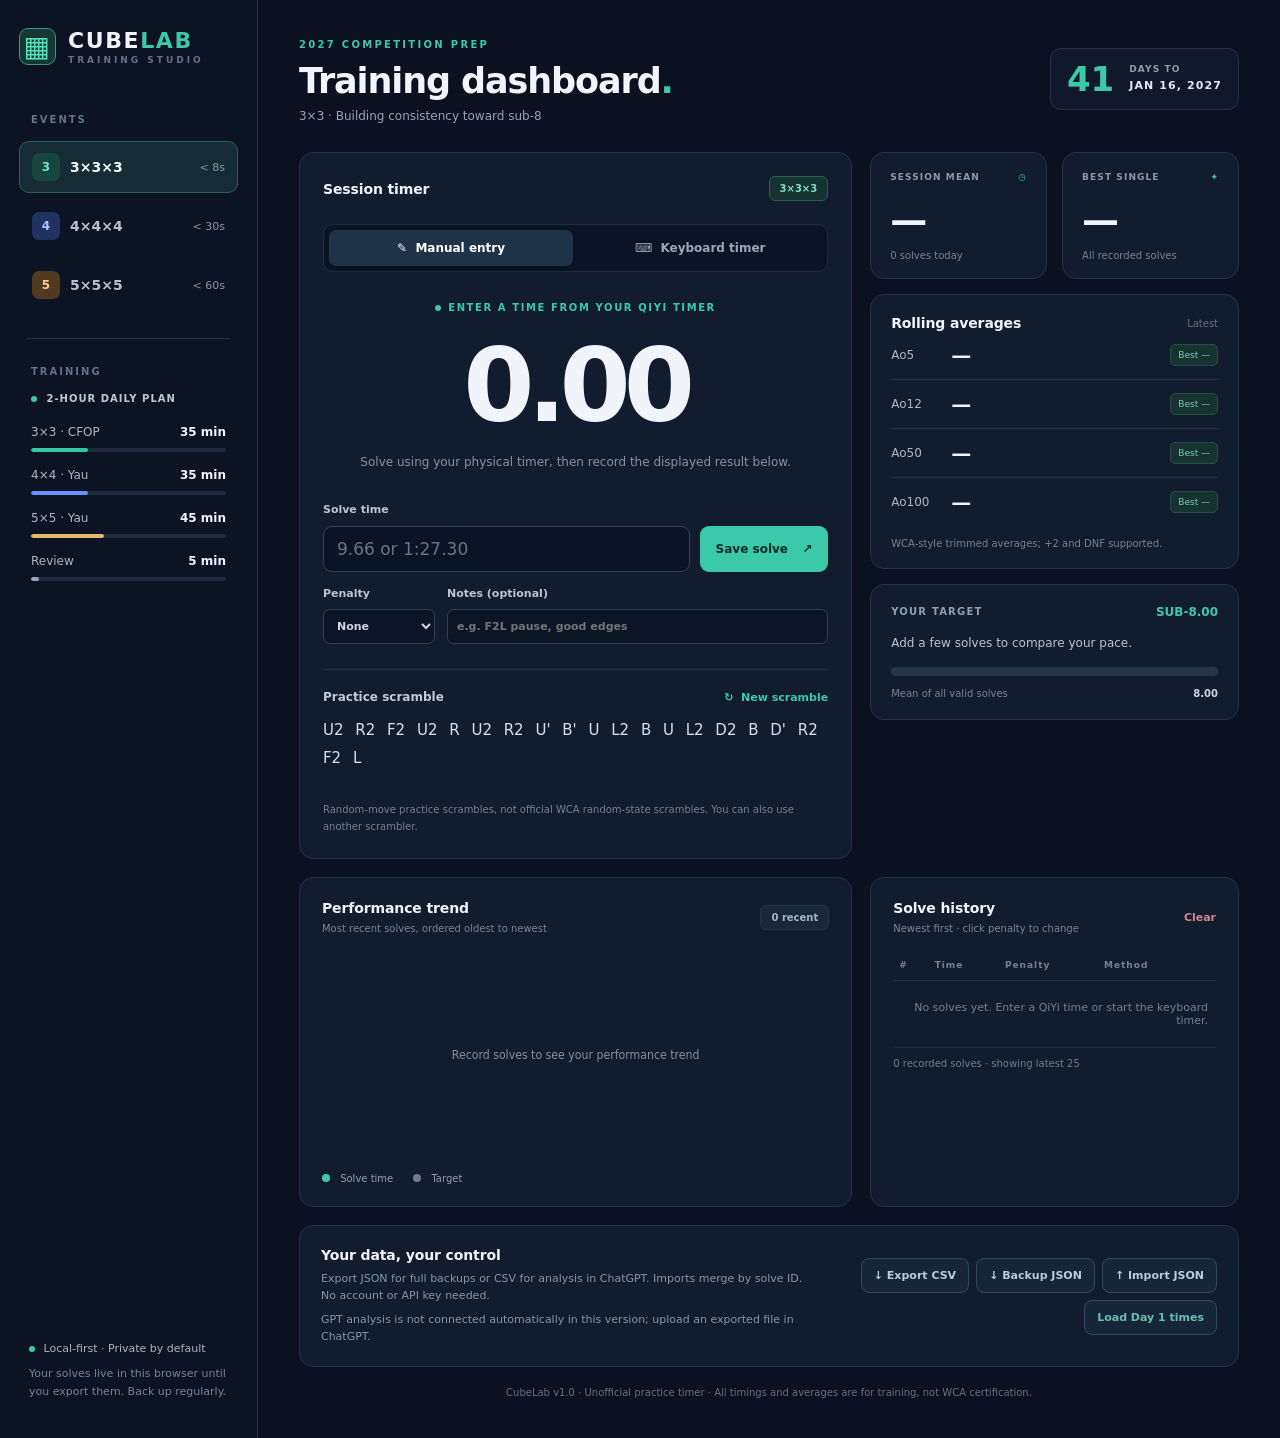
==== index.html @ b1cf61e9 "Add files via upload" ====
<!doctype html>
<html lang="en">
<head>
  <meta charset="UTF-8" />
  <meta name="viewport" content="width=device-width,initial-scale=1" />
  <meta name="theme-color" content="#0b1120" />
  <meta name="description" content="CubeLab — your private 3×3, 4×4 and 5×5 speedcubing timer and training tracker." />
  <title>CubeLab — Speedcubing Training</title>
  <link rel="stylesheet" href="styles.css" />
</head>
<body>
  <div class="app-shell">
    <aside class="sidebar">
      <div class="brand"><span class="brand-icon">▦</span><span>CUBE<span class="brand-accent">LAB</span><small>TRAINING STUDIO</small></span></div>
      <div class="nav-label">EVENTS</div>
      <div class="events" role="group" aria-label="Select event">
        <button class="event-btn active" data-event="3x3"><span class="cube-mini green">3</span><span>3×3×3</span><span class="event-target">&lt; 8s</span></button>
        <button class="event-btn" data-event="4x4"><span class="cube-mini blue">4</span><span>4×4×4</span><span class="event-target">&lt; 30s</span></button>
        <button class="event-btn" data-event="5x5"><span class="cube-mini amber">5</span><span>5×5×5</span><span class="event-target">&lt; 60s</span></button>
      </div>
      <div class="sidebar-divider"></div>
      <div class="nav-label">TRAINING</div>
      <div class="training-plan">
        <div class="tiny-heading"><span class="pulsing-dot"></span> 2-HOUR DAILY PLAN</div>
        <div class="plan-line"><span>3×3 · CFOP</span><strong>35 min</strong></div>
        <div class="mini-bar"><i style="width:29.17%;background:#36c6a7"></i></div>
        <div class="plan-line"><span>4×4 · Yau</span><strong>35 min</strong></div>
        <div class="mini-bar"><i style="width:29.17%;background:#6792ff"></i></div>
        <div class="plan-line"><span>5×5 · Yau</span><strong>45 min</strong></div>
        <div class="mini-bar"><i style="width:37.5%;background:#e5b76c"></i></div>
        <div class="plan-line"><span>Review</span><strong>5 min</strong></div>
        <div class="mini-bar"><i style="width:4.17%;background:#9aa6bb"></i></div>
      </div>
      <div class="sidebar-bottom">
        <div class="privacy"><span class="privacy-dot"></span> Local-first · Private by default</div>
        <div class="tiny-muted">Your solves live in this browser until you export them. Back up regularly.</div>
      </div>
    </aside>
    <main class="main">
      <header class="topbar">
        <div><span class="eyebrow">2027 COMPETITION PREP</span><h1>Training dashboard<span class="heading-period">.</span></h1><p id="subtitle">3×3 · Building consistency toward sub-8</p></div>
        <div class="date-box"><div class="countdown" id="days-left">—</div><div class="date-description">DAYS TO<br><strong>JAN 16, 2027</strong></div></div>
      </header>
      <section class="content-grid">
        <section class="timer-panel panel">
          <div class="panel-heading"><h2>Session timer</h2><span class="tag" id="event-tag">3×3×3</span></div>
          <div class="mode-switch" role="group" aria-label="Timing input mode">
            <button id="manual-tab" class="mode-btn active" aria-pressed="true">✎ &nbsp;Manual entry</button>
            <button id="keyboard-tab" class="mode-btn" aria-pressed="false">⌨ &nbsp;Keyboard timer</button>
          </div>
          <div class="timer-stage" id="timer-stage">
            <div class="timer-status"><span class="status-dot"></span><span id="timer-instruction">ENTER A TIME FROM YOUR QIYI TIMER</span></div>
            <div class="timer-readout" id="readout" aria-live="off">0.00</div>
            <p class="timer-hint" id="timer-hint">Solve using your physical timer, then record the displayed result below.</p>
          </div>
          <form id="manual-form" class="manual-form">
            <label for="time-input">Solve time</label>
            <div class="input-group"><input id="time-input" placeholder="9.66 or 1:27.30" autocomplete="off" inputmode="decimal" aria-label="Solve time" required/><button type="submit" class="primary-btn">Save solve <span>↗</span></button></div>
            <div class="manual-meta"><label>Penalty <select id="manual-penalty"><option value="none">None</option><option value="+2">+2 seconds</option><option value="DNF">DNF</option></select></label><label class="notes-label">Notes (optional)<input id="solve-note" placeholder="e.g. F2L pause, good edges" maxlength="180"/></label></div>
          </form>
          <div id="keyboard-controls" class="keyboard-controls hidden"><button id="touch-timer-btn" class="primary-btn large">Hold to start / tap to stop</button><div class="key-help">Hold <kbd>SPACE</kbd> and release to start. Press <kbd>SPACE</kbd> to stop. <kbd>ESC</kbd> cancels.<br/>The time is saved automatically after you stop.</div></div>
          <div class="scramble-section"><div class="scramble-title"><span>Practice scramble</span><button id="new-scramble" class="text-button">↻ &nbsp;New scramble</button></div><div id="scramble-text" class="scramble-text"></div><p class="small-disclaimer">Random-move practice scrambles, not official WCA random-state scrambles. You can also use another scrambler.</p></div>
        </section>
        <section class="stats-col">
          <div class="stat-pair"><article class="panel stat-card"><div class="stat-label">SESSION MEAN <span>◷</span></div><div class="stat-value" id="session-mean">—</div><div class="stat-foot" id="session-count">0 solves today</div></article><article class="panel stat-card"><div class="stat-label">BEST SINGLE <span>✦</span></div><div class="stat-value" id="best-single">—</div><div class="stat-foot">All recorded solves</div></article></div>
          <article class="panel averages-panel"><div class="panel-heading"><h2>Rolling averages</h2><span class="muted-small">Latest</span></div><div class="average-row"><span>Ao5</span><strong id="ao5">—</strong><span class="best-pill" id="best-ao5">Best —</span></div><div class="average-row"><span>Ao12</span><strong id="ao12">—</strong><span class="best-pill" id="best-ao12">Best —</span></div><div class="average-row"><span>Ao50</span><strong id="ao50">—</strong><span class="best-pill" id="best-ao50">Best —</span></div><div class="average-row"><span>Ao100</span><strong id="ao100">—</strong><span class="best-pill" id="best-ao100">Best —</span></div><p class="small-disclaimer">WCA-style trimmed averages; +2 and DNF supported.</p></article>
          <article class="panel target-panel"><div class="target-header"><span>YOUR TARGET</span><strong id="target-label">SUB-8.00</strong></div><div class="target-current" id="current-vs-target">Add a few solves to compare your pace.</div><div class="goal-track"><div class="goal-fill" id="goal-fill"></div></div><div class="target-footer"><span id="current-label">Current mean</span><strong id="target-number">8.00s</strong></div></article>
        </section>
      </section>
      <section class="bottom-grid">
        <article class="panel trend-panel"><div class="panel-heading"><div><h2>Performance trend</h2><p class="panel-subtitle">Most recent solves, ordered oldest to newest</p></div><span class="tag soft" id="chart-count">0 solves</span></div><div class="chart-wrap"><svg id="trend-chart" role="img" aria-label="Recent solve times" viewBox="0 0 600 210" preserveAspectRatio="none"></svg></div><div class="chart-legend"><span><i class="legend-dot green"></i> Solve time</span><span><i class="legend-dot gray"></i> Target</span></div></article>
        <article class="panel history-panel"><div class="panel-heading"><div><h2>Solve history</h2><p class="panel-subtitle">Newest first · click penalty to change</p></div><button id="clear-event" class="text-button muted-red">Clear</button></div><div class="history-table-wrap"><table><thead><tr><th>#</th><th>Time</th><th>Penalty</th><th>Method</th><th></th></tr></thead><tbody id="history-body"></tbody></table></div><div class="table-footer" id="history-count">0 recorded solves</div></article>
      </section>
      <section class="panel data-panel"><div><h2>Your data, your control</h2><p>Export JSON for full backups or CSV for analysis in ChatGPT. Imports merge by solve ID. No account or API key needed.</p><p class="small-disclaimer">GPT analysis is not connected automatically in this version; upload an exported file in ChatGPT.</p></div><div class="data-actions"><button id="export-csv" class="outline-btn">↓ Export CSV</button><button id="export-json" class="outline-btn">↓ Backup JSON</button><label class="outline-btn import-label">↑ Import JSON<input id="import-file" type="file" accept="application/json,.json" hidden/></label><button id="load-baseline" class="outline-btn subtle-btn" title="Add the Day 1 times shared in our chat">Load Day 1 times</button></div></section>
      <footer>CubeLab v1.0 · Unofficial practice timer · All timings and averages are for training, not WCA certification.</footer>
    </main>
  </div>
  <div id="toast" class="toast" role="status" aria-live="polite"></div>
  <script src="app.js" defer></script>
</body>
</html>
---- styles.css ----
:root{--bg:#0b1120;--side:#0c1424;--panel:#111c2e;--panel2:#142238;--border:#243247;--text:#f1f4fa;--muted:#97a6bc;--subtle:#61738b;--mint:#3bc9aa;--blue:#6792ff;--amber:#e5b76c;--red:#e98b92;--font:Inter,ui-sans-serif,system-ui,-apple-system,BlinkMacSystemFont,"Segoe UI",sans-serif}
*{box-sizing:border-box}html{color-scheme:dark}body{margin:0;background:var(--bg);font-family:var(--font);color:var(--text);font-size:14px}button,input,select{font:inherit}button{cursor:pointer}button:focus-visible,input:focus-visible,select:focus-visible{outline:2px solid var(--mint);outline-offset:3px}.app-shell{display:flex;min-height:100vh;max-width:1700px;margin:auto}.sidebar{width:258px;flex-shrink:0;background:var(--side);border-right:1px solid var(--border);padding:28px 19px;display:flex;flex-direction:column}.brand{display:flex;align-items:center;gap:12px;font-weight:850;font-size:22px;letter-spacing:1.6px;margin-bottom:49px}.brand-icon{display:inline-flex;align-items:center;justify-content:center;width:37px;height:37px;border:1px solid #438f86;background:#163833;color:#58e2ba;font-size:28px;border-radius:9px}.brand-accent{color:var(--mint)}.brand small{display:block;color:var(--subtle);font-size:9px;letter-spacing:3px;font-weight:700;margin-top:2px}.nav-label{color:var(--subtle);font-size:10px;letter-spacing:2px;font-weight:800;margin-bottom:16px;padding-left:12px}.events{display:flex;flex-direction:column;gap:7px}.event-btn{border:1px solid transparent;background:none;color:#b5c1d2;border-radius:10px;padding:11px 12px;display:flex;gap:10px;align-items:center;font-weight:700;text-align:left}.event-btn:hover{background:#17263b}.event-btn.active{background:#152c35;border-color:#276656;color:#f2fcf9}.cube-mini{width:28px;height:28px;border-radius:7px;display:grid;place-items:center;font-size:12px}.cube-mini.green{background:#17463e;color:#79e1c8}.cube-mini.blue{background:#1f3262;color:#adc4ff}.cube-mini.amber{background:#503a20;color:#ffcf8d}.event-target{margin-left:auto;color:#8797ad;font-weight:500;font-size:11px}.sidebar-divider{height:1px;background:var(--border);margin:27px 8px}.training-plan{padding:0 12px}.tiny-heading{font-size:10px;color:#bac9d9;font-weight:800;letter-spacing:1px;margin-bottom:21px}.pulsing-dot,.privacy-dot{display:inline-block;width:6px;height:6px;background:var(--mint);border-radius:100%;vertical-align:middle;margin-right:5px}.plan-line{display:flex;justify-content:space-between;color:#a9b6c7;font-size:12px;margin-top:16px}.plan-line strong{color:var(--text)}.mini-bar{height:4px;background:#1e2b40;border-radius:12px;margin-top:9px;overflow:hidden}.mini-bar i{display:block;height:100%;border-radius:12px}.sidebar-bottom{margin-top:auto;padding:32px 10px 10px}.privacy{color:#a7b6c8;font-size:11px;margin-bottom:10px}.tiny-muted{color:#72859a;font-size:11px;line-height:1.6}.main{flex:1;min-width:0;padding:35px clamp(20px,3.2vw,55px) 20px}.topbar{display:flex;align-items:center;justify-content:space-between;gap:25px;margin-bottom:29px}.eyebrow{font-size:10px;font-weight:850;color:var(--mint);letter-spacing:2.3px}h1{font-size:clamp(25px,3vw,35px);font-weight:800;letter-spacing:-1.1px;margin:10px 0 8px}.heading-period{color:var(--mint)}.topbar p{color:var(--muted);font-size:12px;margin:0}.date-box{border:1px solid var(--border);border-radius:11px;display:flex;align-items:center;padding:13px 16px;gap:15px;background:#0f192a}.countdown{font-size:34px;font-weight:800;color:var(--mint);line-height:1}.date-description{color:#899cb1;font-size:9px;line-height:1.7;letter-spacing:1.1px;font-weight:750}.date-description strong{color:#e0e9f5;font-size:11px}.content-grid{display:grid;grid-template-columns:minmax(0,1.5fr) minmax(285px,1fr);gap:18px}.panel{background:var(--panel);border:1px solid var(--border);border-radius:14px}.timer-panel{padding:23px}.panel-heading{display:flex;justify-content:space-between;align-items:center;gap:10px}h2{font-size:14px;letter-spacing:-.12px;font-weight:780;margin:0}.tag{border:1px solid #2b5e55;color:#83dfca;font-weight:700;background:#15332f;font-size:10px;padding:6px 10px;border-radius:6px}.tag.soft{color:#a5b4c9;border-color:var(--border);background:#18273c}.mode-switch{display:flex;gap:5px;background:#0a1424;border:1px solid #1d2c41;border-radius:10px;margin-top:23px;padding:5px}.mode-btn{flex:1;background:none;color:#97a9bf;border:0;border-radius:7px;padding:11px 6px;font-weight:650;font-size:12px}.mode-btn.active{background:#1e3348;box-shadow:0 2px 5px #0003;color:#fff}.timer-stage{text-align:center;padding:30px 5px 31px}.timer-status{font-size:10px;letter-spacing:1.6px;font-weight:800;color:var(--mint);display:flex;gap:7px;justify-content:center;align-items:center}.status-dot{width:6px;height:6px;border-radius:50%;background:var(--mint)}.timer-readout{font-size:clamp(65px,8vw,112px);font-weight:760;letter-spacing:-7px;line-height:1.3;font-variant-numeric:tabular-nums;margin:6px 0 2px}.timer-readout.armed{color:#e9b964}.timer-readout.running{color:var(--mint)}.timer-hint{font-size:12px;color:#8294ab;margin:3px 0 0}.manual-form label{color:#b7c5d8;font-size:11px;font-weight:700}.input-group{display:flex;gap:10px;margin:10px 0 15px}.input-group input{background:#0a1424;border:1px solid #304258;border-radius:9px;color:#f8fafd;min-width:0;flex:1;font-size:17px;font-variant-numeric:tabular-nums;padding:12px 13px}.input-group input::placeholder{color:#64768d}.primary-btn{border:0;border-radius:9px;color:#072c26;background:var(--mint);font-size:12px;font-weight:800;padding:11px 16px;white-space:nowrap}.primary-btn:hover{background:#65dfc2}.primary-btn span{margin-left:10px}.manual-meta{display:flex;gap:12px;align-items:end}.manual-meta>label{display:flex;flex-direction:column;gap:9px}.manual-meta select,.manual-meta input{background:#0b1525;color:#cdd8e7;border:1px solid #304258;border-radius:7px;padding:8px 9px;height:35px}.notes-label{flex:1}.notes-label input{width:100%;min-width:0}.keyboard-controls{display:flex;gap:13px;flex-direction:column;align-items:center;padding:0 0 10px}.keyboard-controls .large{width:100%;height:47px;touch-action:none}.key-help{color:var(--muted);font-size:11px;text-align:center;line-height:1.9}.key-help kbd{font-size:10px;background:#26364d;border:1px solid #46566e;padding:2px 5px;border-radius:4px}.hidden{display:none!important}.scramble-section{border-top:1px solid var(--border);margin-top:25px;padding-top:20px}.scramble-title{display:flex;justify-content:space-between;color:#becbdc;font-size:12px;font-weight:750}.text-button{padding:0;border:0;background:none;color:var(--mint);font-size:11px;font-weight:750}.text-button:hover{text-decoration:underline}.scramble-text{color:#d5dfec;font-size:15px;line-height:1.85;word-spacing:7px;margin-top:13px;min-height:75px}.small-disclaimer{color:#70829a;font-size:10px;line-height:1.65;margin:10px 0 0}.stats-col{display:flex;flex-direction:column;gap:15px}.stat-pair{display:grid;grid-template-columns:1fr 1fr;gap:15px}.stat-card{padding:19px 19px 17px}.stat-label{color:#879ab2;font-size:9px;letter-spacing:1.1px;font-weight:850;display:flex;justify-content:space-between}.stat-label span{color:var(--mint)}.stat-value{font-size:clamp(26px,3vw,37px);letter-spacing:-1.2px;font-variant-numeric:tabular-nums;font-weight:780;margin-top:17px}.stat-foot{color:#71859d;font-size:10px;margin-top:8px}.averages-panel{padding:20px 20px 15px}.muted-small{color:var(--subtle);font-size:10px}.average-row{display:grid;grid-template-columns:50px 1fr auto;align-items:center;gap:10px;border-bottom:1px solid #233247;padding:12px 0}.average-row:last-of-type{border:0}.average-row span:first-child{color:#a7b8cb;font-size:12px}.average-row strong{font-size:20px;letter-spacing:-.5px;font-weight:750;font-variant-numeric:tabular-nums}.best-pill{border:1px solid #294d47;color:#77cdb9;font-size:9px;padding:5px 7px;border-radius:5px;background:#16332f}.target-panel{padding:20px}.target-header{display:flex;align-items:center;justify-content:space-between}.target-header span{font-size:10px;letter-spacing:1.2px;font-weight:800;color:#8da0b5}.target-header strong{font-size:12px;color:var(--mint)}.target-current{font-size:12px;color:#b8c6d6;margin:17px 0}.goal-track{height:9px;border-radius:15px;background:#25364b;overflow:hidden}.goal-fill{height:100%;width:0%;background:linear-gradient(90deg,#267d72,var(--mint));transition:width .25s}.target-footer{display:flex;justify-content:space-between;margin-top:12px;color:#71859d;font-size:10px}.target-footer strong{color:#c8d8e8}.bottom-grid{display:grid;grid-template-columns:minmax(0,1.5fr) minmax(285px,1fr);gap:18px;margin-top:18px}.trend-panel,.history-panel{padding:22px}.panel-subtitle{color:#73869f;font-size:10px;margin:7px 0 0}.chart-wrap{width:100%;margin-top:20px;height:210px}.chart-wrap svg{width:100%;height:100%;overflow:visible}.chart-legend{display:flex;gap:20px;color:#8ea0b8;font-size:10px;margin-top:9px}.legend-dot{display:inline-block;width:8px;height:8px;margin-right:7px;border-radius:50%}.legend-dot.green{background:var(--mint)}.legend-dot.gray{background:#697d96}.history-table-wrap{max-height:240px;overflow-y:auto;margin-top:16px}table{border-collapse:collapse;width:100%;text-align:left}th{font-size:9px;color:#6e829a;letter-spacing:1px;font-weight:850;padding:10px 6px;border-bottom:1px solid #26354a}td{padding:10px 6px;border-bottom:1px solid #1c2a3c;font-variant-numeric:tabular-nums;color:#bfd0e1;font-size:11px}td:nth-child(2){font-size:14px;color:#f1f6fa;font-weight:740}td:first-child{color:#6f8197}td:last-child{text-align:right}.penalty-btn,.delete-btn{border:0;background:transparent;font-size:10px;padding:5px;color:#96a7be}.penalty-btn{border:1px solid #2b4056;border-radius:5px;min-width:42px}.penalty-btn.penalized{color:#e6c58a}.penalty-btn.dnf{color:#e98b92}.delete-btn:hover{color:var(--red)}.table-footer{color:#698096;font-size:10px;padding-top:10px}.muted-red{color:#ce8790}.data-panel{display:flex;justify-content:space-between;align-items:center;gap:18px;padding:21px;margin-top:18px}.data-panel p{font-size:11px;color:#8296ae;line-height:1.5;margin:8px 0 0}.data-actions{display:flex;gap:7px;flex-wrap:wrap;justify-content:flex-end}.outline-btn{border:1px solid #34475c;color:#b9cbdc;background:#15263b;border-radius:8px;padding:10px 12px;font-size:11px;font-weight:720;white-space:nowrap;display:inline-flex;align-items:center;justify-content:center;cursor:pointer}.outline-btn:hover{border-color:var(--mint);color:#fff}.subtle-btn{color:#6ebcae}footer{color:#60738a;font-size:10px;margin:20px 0;text-align:center}.toast{position:fixed;bottom:25px;right:25px;background:#224737;border:1px solid #397a61;padding:13px 18px;border-radius:9px;color:#ddfff0;font-size:12px;box-shadow:0 12px 30px #0005;opacity:0;pointer-events:none;transition:opacity .2s;max-width:350px;line-height:1.5}.toast.visible{opacity:1}.toast.error{background:#532b32;border-color:#86505a;color:#ffe3e5}@media(max-width:1100px){.sidebar{width:214px;padding:23px 13px}.main{padding:25px 20px}.content-grid,.bottom-grid{grid-template-columns:1fr}.stats-col{display:grid;grid-template-columns:1fr 1fr;align-items:stretch}.stat-pair{grid-column:1/3}.stat-pair .stat-card{min-height:140px}.timer-readout{font-size:100px}.data-panel{align-items:stretch;flex-direction:column}.data-actions{justify-content:flex-start}}@media(max-width:680px){.app-shell{flex-direction:column}.sidebar{width:100%;padding:17px;border-right:0;border-bottom:1px solid var(--border)}.brand{margin:0 0 17px;font-size:18px}.brand small{font-size:8px}.brand-icon{width:31px;height:31px}.nav-label,.sidebar-divider,.training-plan,.sidebar-bottom{display:none}.events{flex-direction:row}.event-btn{flex:1;padding:10px 6px;justify-content:center;font-size:11px}.event-target{display:none}.main{padding:20px 12px}.topbar{align-items:flex-start}.eyebrow{font-size:9px}h1{font-size:23px}.date-box{padding:9px;gap:7px}.countdown{font-size:25px}.date-description{font-size:7px}.date-description strong{font-size:8px}.timer-panel{padding:17px}.timer-readout{font-size:clamp(62px,17vw,93px);letter-spacing:-4px}.stats-col{grid-template-columns:1fr}.stat-pair{grid-column:auto}.manual-meta{flex-wrap:wrap}.input-group input{font-size:14px}.input-group .primary-btn{padding:12px 11px}.data-actions .outline-btn{flex:1}.history-panel,.trend-panel{padding:18px}}@media(prefers-reduced-motion:reduce){*{transition:none!important;animation:none!important}}
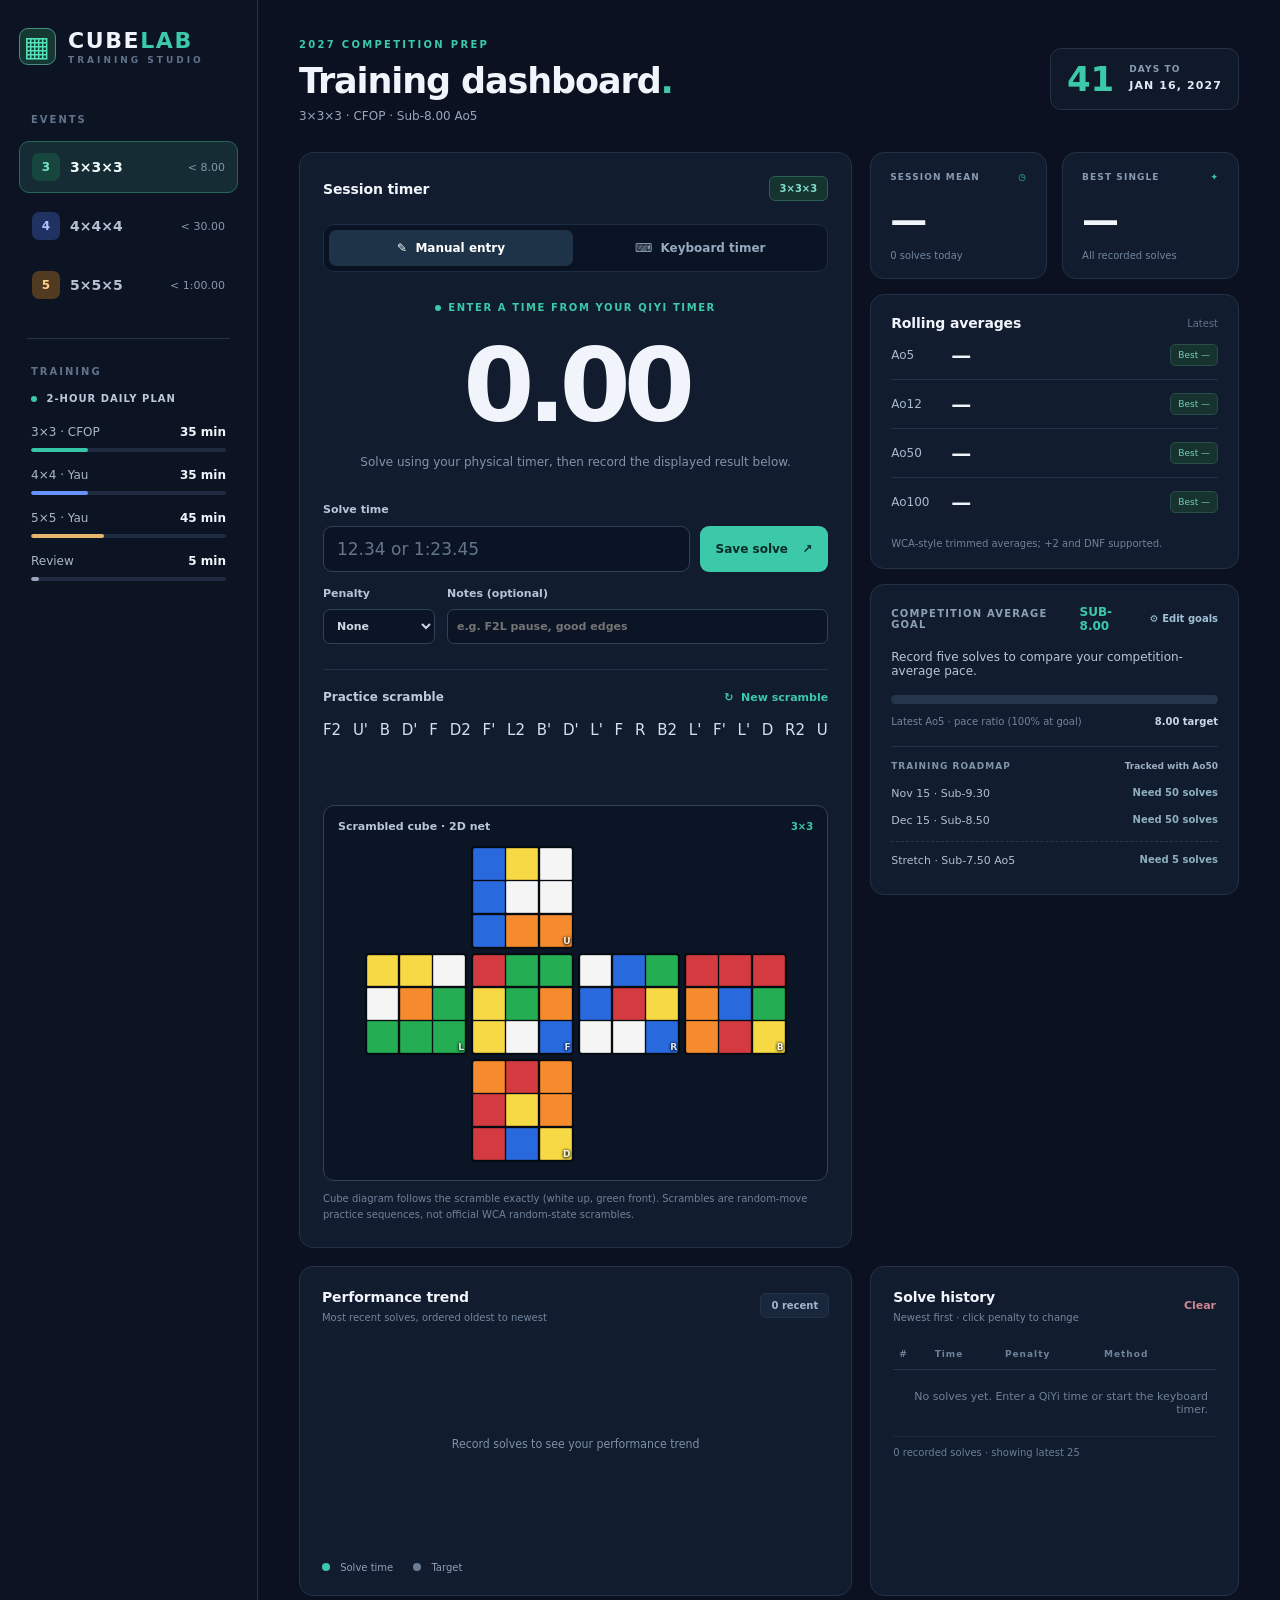
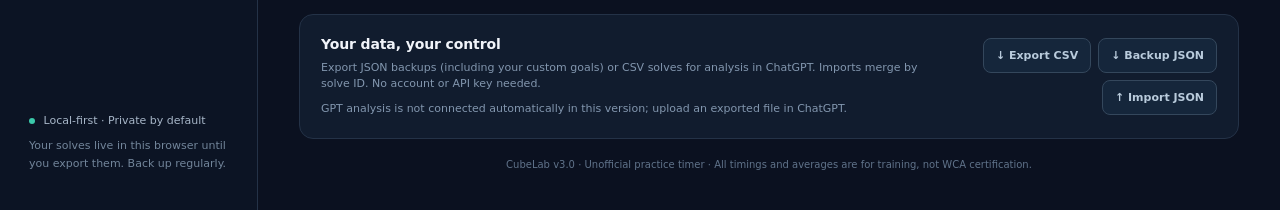
==== commit ce495834: "Upgrade to CubeLab v3: 2D cube net visualization, custom goals, and scrambles" ====
--- a/index.html
+++ b/index.html
@@ -39,7 +39,7 @@
     <main class="main">
       <header class="topbar">
         <div><span class="eyebrow">2027 COMPETITION PREP</span><h1>Training dashboard<span class="heading-period">.</span></h1><p id="subtitle">3×3 · Building consistency toward sub-8</p></div>
-        <div class="date-box"><div class="countdown" id="days-left">—</div><div class="date-description">DAYS TO<br><strong>JAN 16, 2027</strong></div></div>
+        <div class="date-box"><div class="countdown" id="days-left">—</div><div class="date-description">DAYS TO<br><strong id="competition-date-label">JAN 16, 2027</strong></div></div>
       </header>
       <section class="content-grid">
         <section class="timer-panel panel">
@@ -55,26 +55,51 @@
           </div>
           <form id="manual-form" class="manual-form">
             <label for="time-input">Solve time</label>
-            <div class="input-group"><input id="time-input" placeholder="9.66 or 1:27.30" autocomplete="off" inputmode="decimal" aria-label="Solve time" required/><button type="submit" class="primary-btn">Save solve <span>↗</span></button></div>
+            <div class="input-group"><input id="time-input" placeholder="12.34 or 1:23.45" autocomplete="off" inputmode="decimal" aria-label="Solve time" required/><button type="submit" class="primary-btn">Save solve <span>↗</span></button></div>
             <div class="manual-meta"><label>Penalty <select id="manual-penalty"><option value="none">None</option><option value="+2">+2 seconds</option><option value="DNF">DNF</option></select></label><label class="notes-label">Notes (optional)<input id="solve-note" placeholder="e.g. F2L pause, good edges" maxlength="180"/></label></div>
           </form>
           <div id="keyboard-controls" class="keyboard-controls hidden"><button id="touch-timer-btn" class="primary-btn large">Hold to start / tap to stop</button><div class="key-help">Hold <kbd>SPACE</kbd> and release to start. Press <kbd>SPACE</kbd> to stop. <kbd>ESC</kbd> cancels.<br/>The time is saved automatically after you stop.</div></div>
-          <div class="scramble-section"><div class="scramble-title"><span>Practice scramble</span><button id="new-scramble" class="text-button">↻ &nbsp;New scramble</button></div><div id="scramble-text" class="scramble-text"></div><p class="small-disclaimer">Random-move practice scrambles, not official WCA random-state scrambles. You can also use another scrambler.</p></div>
+          <div class="scramble-section"><div class="scramble-title"><span>Practice scramble</span><button id="new-scramble" class="text-button">↻ &nbsp;New scramble</button></div><div id="scramble-text" class="scramble-text"></div>
+            <div class="cube-net-box" aria-label="2D unfolded cube showing the current scramble">
+              <div class="cube-net-heading"><span>Scrambled cube · 2D net</span><span id="net-size">3×3</span></div>
+              <div class="cube-net-scroll"><div id="cube-net" class="cube-net" role="img" aria-label="Scrambled cube faces"></div></div>
+            </div>
+            <p class="small-disclaimer">Cube diagram follows the scramble exactly (white up, green front). Scrambles are random-move practice sequences, not official WCA random-state scrambles.</p></div>
         </section>
         <section class="stats-col">
           <div class="stat-pair"><article class="panel stat-card"><div class="stat-label">SESSION MEAN <span>◷</span></div><div class="stat-value" id="session-mean">—</div><div class="stat-foot" id="session-count">0 solves today</div></article><article class="panel stat-card"><div class="stat-label">BEST SINGLE <span>✦</span></div><div class="stat-value" id="best-single">—</div><div class="stat-foot">All recorded solves</div></article></div>
           <article class="panel averages-panel"><div class="panel-heading"><h2>Rolling averages</h2><span class="muted-small">Latest</span></div><div class="average-row"><span>Ao5</span><strong id="ao5">—</strong><span class="best-pill" id="best-ao5">Best —</span></div><div class="average-row"><span>Ao12</span><strong id="ao12">—</strong><span class="best-pill" id="best-ao12">Best —</span></div><div class="average-row"><span>Ao50</span><strong id="ao50">—</strong><span class="best-pill" id="best-ao50">Best —</span></div><div class="average-row"><span>Ao100</span><strong id="ao100">—</strong><span class="best-pill" id="best-ao100">Best —</span></div><p class="small-disclaimer">WCA-style trimmed averages; +2 and DNF supported.</p></article>
-          <article class="panel target-panel"><div class="target-header"><span>YOUR TARGET</span><strong id="target-label">SUB-8.00</strong></div><div class="target-current" id="current-vs-target">Add a few solves to compare your pace.</div><div class="goal-track"><div class="goal-fill" id="goal-fill"></div></div><div class="target-footer"><span id="current-label">Current mean</span><strong id="target-number">8.00s</strong></div></article>
+          <article class="panel target-panel">
+            <div class="target-header"><span>COMPETITION AVERAGE GOAL</span><div class="target-head-actions"><strong id="target-label">SUB-8.00</strong><button id="edit-goals" class="text-button goal-edit-btn" type="button">⚙ Edit goals</button></div></div>
+            <div class="target-current" id="current-vs-target">Record five solves to compare your latest Ao5.</div>
+            <div class="goal-track" role="progressbar" aria-label="Competition goal pace ratio" aria-valuemin="0" aria-valuemax="100" aria-valuenow="0" id="goal-track"><div class="goal-fill" id="goal-fill"></div></div>
+            <div class="target-footer"><span id="current-label">Latest Ao5 / target pace</span><strong id="target-number">8.00s</strong></div>
+            <div class="milestone-list">
+              <div class="milestone-heading">TRAINING ROADMAP <span id="goal-benchmark-name">Tracked with Ao50</span></div>
+              <div class="milestone-row"><span id="milestone-one">—</span><strong id="milestone-one-status">—</strong></div>
+              <div class="milestone-row"><span id="milestone-two">—</span><strong id="milestone-two-status">—</strong></div>
+              <div class="milestone-row stretch"><span id="stretch-goal">—</span><strong id="stretch-status">—</strong></div>
+            </div>
+          </article>
         </section>
       </section>
       <section class="bottom-grid">
         <article class="panel trend-panel"><div class="panel-heading"><div><h2>Performance trend</h2><p class="panel-subtitle">Most recent solves, ordered oldest to newest</p></div><span class="tag soft" id="chart-count">0 solves</span></div><div class="chart-wrap"><svg id="trend-chart" role="img" aria-label="Recent solve times" viewBox="0 0 600 210" preserveAspectRatio="none"></svg></div><div class="chart-legend"><span><i class="legend-dot green"></i> Solve time</span><span><i class="legend-dot gray"></i> Target</span></div></article>
         <article class="panel history-panel"><div class="panel-heading"><div><h2>Solve history</h2><p class="panel-subtitle">Newest first · click penalty to change</p></div><button id="clear-event" class="text-button muted-red">Clear</button></div><div class="history-table-wrap"><table><thead><tr><th>#</th><th>Time</th><th>Penalty</th><th>Method</th><th></th></tr></thead><tbody id="history-body"></tbody></table></div><div class="table-footer" id="history-count">0 recorded solves</div></article>
       </section>
-      <section class="panel data-panel"><div><h2>Your data, your control</h2><p>Export JSON for full backups or CSV for analysis in ChatGPT. Imports merge by solve ID. No account or API key needed.</p><p class="small-disclaimer">GPT analysis is not connected automatically in this version; upload an exported file in ChatGPT.</p></div><div class="data-actions"><button id="export-csv" class="outline-btn">↓ Export CSV</button><button id="export-json" class="outline-btn">↓ Backup JSON</button><label class="outline-btn import-label">↑ Import JSON<input id="import-file" type="file" accept="application/json,.json" hidden/></label><button id="load-baseline" class="outline-btn subtle-btn" title="Add the Day 1 times shared in our chat">Load Day 1 times</button></div></section>
-      <footer>CubeLab v1.0 · Unofficial practice timer · All timings and averages are for training, not WCA certification.</footer>
+      <section class="panel data-panel"><div><h2>Your data, your control</h2><p>Export JSON backups (including your custom goals) or CSV solves for analysis in ChatGPT. Imports merge by solve ID. No account or API key needed.</p><p class="small-disclaimer">GPT analysis is not connected automatically in this version; upload an exported file in ChatGPT.</p></div><div class="data-actions"><button id="export-csv" class="outline-btn">↓ Export CSV</button><button id="export-json" class="outline-btn">↓ Backup JSON</button><label class="outline-btn import-label">↑ Import JSON<input id="import-file" type="file" accept="application/json,.json" hidden/></label></div></section>
+      <footer>CubeLab v3.0 · Unofficial practice timer · All timings and averages are for training, not WCA certification.</footer>
     </main>
   </div>
+  <dialog id="goals-dialog" class="goals-dialog" aria-labelledby="goals-title">
+    <form id="goals-form">
+      <div class="goals-dialog-head"><div><div class="eyebrow">TRAINING TARGETS</div><h2 id="goals-title">Customize your goals</h2><p>Use a starter template or edit every target. Saved only in this browser, alongside your solves.</p></div><button type="button" id="close-goals" class="dialog-close" aria-label="Close goal editor">×</button></div>
+      <div class="competition-setting"><label for="competition-date">Competition date</label><input id="competition-date" type="date" required /><span>Updates the dashboard countdown.</span></div>
+      <div id="goal-editor-grid" class="goal-editor-grid"></div>
+      <p class="goal-help">Competition and stretch goals use the <strong>latest Ao5</strong> (WCA-style trimmed average). Training milestones use the selected rolling-average metric for each event. Times accept <strong>9.30</strong>, <strong>35.50</strong>, or <strong>1:20.00</strong>. All thresholds mean strictly below the entered time.</p>
+      <div class="goals-dialog-foot"><button id="reset-goals" type="button" class="outline-btn">↺ Restore 11-week template</button><div class="goals-save-actions"><button id="cancel-goals" type="button" class="outline-btn">Cancel</button><button type="submit" class="primary-btn">Save goals</button></div></div>
+    </form>
+  </dialog>
   <div id="toast" class="toast" role="status" aria-live="polite"></div>
   <script src="app.js" defer></script>
 </body>
--- a/styles.css
+++ b/styles.css
@@ -1,2 +1,23 @@
 :root{--bg:#0b1120;--side:#0c1424;--panel:#111c2e;--panel2:#142238;--border:#243247;--text:#f1f4fa;--muted:#97a6bc;--subtle:#61738b;--mint:#3bc9aa;--blue:#6792ff;--amber:#e5b76c;--red:#e98b92;--font:Inter,ui-sans-serif,system-ui,-apple-system,BlinkMacSystemFont,"Segoe UI",sans-serif}
 *{box-sizing:border-box}html{color-scheme:dark}body{margin:0;background:var(--bg);font-family:var(--font);color:var(--text);font-size:14px}button,input,select{font:inherit}button{cursor:pointer}button:focus-visible,input:focus-visible,select:focus-visible{outline:2px solid var(--mint);outline-offset:3px}.app-shell{display:flex;min-height:100vh;max-width:1700px;margin:auto}.sidebar{width:258px;flex-shrink:0;background:var(--side);border-right:1px solid var(--border);padding:28px 19px;display:flex;flex-direction:column}.brand{display:flex;align-items:center;gap:12px;font-weight:850;font-size:22px;letter-spacing:1.6px;margin-bottom:49px}.brand-icon{display:inline-flex;align-items:center;justify-content:center;width:37px;height:37px;border:1px solid #438f86;background:#163833;color:#58e2ba;font-size:28px;border-radius:9px}.brand-accent{color:var(--mint)}.brand small{display:block;color:var(--subtle);font-size:9px;letter-spacing:3px;font-weight:700;margin-top:2px}.nav-label{color:var(--subtle);font-size:10px;letter-spacing:2px;font-weight:800;margin-bottom:16px;padding-left:12px}.events{display:flex;flex-direction:column;gap:7px}.event-btn{border:1px solid transparent;background:none;color:#b5c1d2;border-radius:10px;padding:11px 12px;display:flex;gap:10px;align-items:center;font-weight:700;text-align:left}.event-btn:hover{background:#17263b}.event-btn.active{background:#152c35;border-color:#276656;color:#f2fcf9}.cube-mini{width:28px;height:28px;border-radius:7px;display:grid;place-items:center;font-size:12px}.cube-mini.green{background:#17463e;color:#79e1c8}.cube-mini.blue{background:#1f3262;color:#adc4ff}.cube-mini.amber{background:#503a20;color:#ffcf8d}.event-target{margin-left:auto;color:#8797ad;font-weight:500;font-size:11px}.sidebar-divider{height:1px;background:var(--border);margin:27px 8px}.training-plan{padding:0 12px}.tiny-heading{font-size:10px;color:#bac9d9;font-weight:800;letter-spacing:1px;margin-bottom:21px}.pulsing-dot,.privacy-dot{display:inline-block;width:6px;height:6px;background:var(--mint);border-radius:100%;vertical-align:middle;margin-right:5px}.plan-line{display:flex;justify-content:space-between;color:#a9b6c7;font-size:12px;margin-top:16px}.plan-line strong{color:var(--text)}.mini-bar{height:4px;background:#1e2b40;border-radius:12px;margin-top:9px;overflow:hidden}.mini-bar i{display:block;height:100%;border-radius:12px}.sidebar-bottom{margin-top:auto;padding:32px 10px 10px}.privacy{color:#a7b6c8;font-size:11px;margin-bottom:10px}.tiny-muted{color:#72859a;font-size:11px;line-height:1.6}.main{flex:1;min-width:0;padding:35px clamp(20px,3.2vw,55px) 20px}.topbar{display:flex;align-items:center;justify-content:space-between;gap:25px;margin-bottom:29px}.eyebrow{font-size:10px;font-weight:850;color:var(--mint);letter-spacing:2.3px}h1{font-size:clamp(25px,3vw,35px);font-weight:800;letter-spacing:-1.1px;margin:10px 0 8px}.heading-period{color:var(--mint)}.topbar p{color:var(--muted);font-size:12px;margin:0}.date-box{border:1px solid var(--border);border-radius:11px;display:flex;align-items:center;padding:13px 16px;gap:15px;background:#0f192a}.countdown{font-size:34px;font-weight:800;color:var(--mint);line-height:1}.date-description{color:#899cb1;font-size:9px;line-height:1.7;letter-spacing:1.1px;font-weight:750}.date-description strong{color:#e0e9f5;font-size:11px}.content-grid{display:grid;grid-template-columns:minmax(0,1.5fr) minmax(285px,1fr);gap:18px}.panel{background:var(--panel);border:1px solid var(--border);border-radius:14px}.timer-panel{padding:23px}.panel-heading{display:flex;justify-content:space-between;align-items:center;gap:10px}h2{font-size:14px;letter-spacing:-.12px;font-weight:780;margin:0}.tag{border:1px solid #2b5e55;color:#83dfca;font-weight:700;background:#15332f;font-size:10px;padding:6px 10px;border-radius:6px}.tag.soft{color:#a5b4c9;border-color:var(--border);background:#18273c}.mode-switch{display:flex;gap:5px;background:#0a1424;border:1px solid #1d2c41;border-radius:10px;margin-top:23px;padding:5px}.mode-btn{flex:1;background:none;color:#97a9bf;border:0;border-radius:7px;padding:11px 6px;font-weight:650;font-size:12px}.mode-btn.active{background:#1e3348;box-shadow:0 2px 5px #0003;color:#fff}.timer-stage{text-align:center;padding:30px 5px 31px}.timer-status{font-size:10px;letter-spacing:1.6px;font-weight:800;color:var(--mint);display:flex;gap:7px;justify-content:center;align-items:center}.status-dot{width:6px;height:6px;border-radius:50%;background:var(--mint)}.timer-readout{font-size:clamp(65px,8vw,112px);font-weight:760;letter-spacing:-7px;line-height:1.3;font-variant-numeric:tabular-nums;margin:6px 0 2px}.timer-readout.armed{color:#e9b964}.timer-readout.running{color:var(--mint)}.timer-hint{font-size:12px;color:#8294ab;margin:3px 0 0}.manual-form label{color:#b7c5d8;font-size:11px;font-weight:700}.input-group{display:flex;gap:10px;margin:10px 0 15px}.input-group input{background:#0a1424;border:1px solid #304258;border-radius:9px;color:#f8fafd;min-width:0;flex:1;font-size:17px;font-variant-numeric:tabular-nums;padding:12px 13px}.input-group input::placeholder{color:#64768d}.primary-btn{border:0;border-radius:9px;color:#072c26;background:var(--mint);font-size:12px;font-weight:800;padding:11px 16px;white-space:nowrap}.primary-btn:hover{background:#65dfc2}.primary-btn span{margin-left:10px}.manual-meta{display:flex;gap:12px;align-items:end}.manual-meta>label{display:flex;flex-direction:column;gap:9px}.manual-meta select,.manual-meta input{background:#0b1525;color:#cdd8e7;border:1px solid #304258;border-radius:7px;padding:8px 9px;height:35px}.notes-label{flex:1}.notes-label input{width:100%;min-width:0}.keyboard-controls{display:flex;gap:13px;flex-direction:column;align-items:center;padding:0 0 10px}.keyboard-controls .large{width:100%;height:47px;touch-action:none}.key-help{color:var(--muted);font-size:11px;text-align:center;line-height:1.9}.key-help kbd{font-size:10px;background:#26364d;border:1px solid #46566e;padding:2px 5px;border-radius:4px}.hidden{display:none!important}.scramble-section{border-top:1px solid var(--border);margin-top:25px;padding-top:20px}.scramble-title{display:flex;justify-content:space-between;color:#becbdc;font-size:12px;font-weight:750}.text-button{padding:0;border:0;background:none;color:var(--mint);font-size:11px;font-weight:750}.text-button:hover{text-decoration:underline}.scramble-text{color:#d5dfec;font-size:15px;line-height:1.85;word-spacing:7px;margin-top:13px;min-height:75px}.small-disclaimer{color:#70829a;font-size:10px;line-height:1.65;margin:10px 0 0}.stats-col{display:flex;flex-direction:column;gap:15px}.stat-pair{display:grid;grid-template-columns:1fr 1fr;gap:15px}.stat-card{padding:19px 19px 17px}.stat-label{color:#879ab2;font-size:9px;letter-spacing:1.1px;font-weight:850;display:flex;justify-content:space-between}.stat-label span{color:var(--mint)}.stat-value{font-size:clamp(26px,3vw,37px);letter-spacing:-1.2px;font-variant-numeric:tabular-nums;font-weight:780;margin-top:17px}.stat-foot{color:#71859d;font-size:10px;margin-top:8px}.averages-panel{padding:20px 20px 15px}.muted-small{color:var(--subtle);font-size:10px}.average-row{display:grid;grid-template-columns:50px 1fr auto;align-items:center;gap:10px;border-bottom:1px solid #233247;padding:12px 0}.average-row:last-of-type{border:0}.average-row span:first-child{color:#a7b8cb;font-size:12px}.average-row strong{font-size:20px;letter-spacing:-.5px;font-weight:750;font-variant-numeric:tabular-nums}.best-pill{border:1px solid #294d47;color:#77cdb9;font-size:9px;padding:5px 7px;border-radius:5px;background:#16332f}.target-panel{padding:20px}.target-header{display:flex;align-items:center;justify-content:space-between}.target-header span{font-size:10px;letter-spacing:1.2px;font-weight:800;color:#8da0b5}.target-header strong{font-size:12px;color:var(--mint)}.target-current{font-size:12px;color:#b8c6d6;margin:17px 0}.goal-track{height:9px;border-radius:15px;background:#25364b;overflow:hidden}.goal-fill{height:100%;width:0%;background:linear-gradient(90deg,#267d72,var(--mint));transition:width .25s}.target-footer{display:flex;justify-content:space-between;margin-top:12px;color:#71859d;font-size:10px}.target-footer strong{color:#c8d8e8}.bottom-grid{display:grid;grid-template-columns:minmax(0,1.5fr) minmax(285px,1fr);gap:18px;margin-top:18px}.trend-panel,.history-panel{padding:22px}.panel-subtitle{color:#73869f;font-size:10px;margin:7px 0 0}.chart-wrap{width:100%;margin-top:20px;height:210px}.chart-wrap svg{width:100%;height:100%;overflow:visible}.chart-legend{display:flex;gap:20px;color:#8ea0b8;font-size:10px;margin-top:9px}.legend-dot{display:inline-block;width:8px;height:8px;margin-right:7px;border-radius:50%}.legend-dot.green{background:var(--mint)}.legend-dot.gray{background:#697d96}.history-table-wrap{max-height:240px;overflow-y:auto;margin-top:16px}table{border-collapse:collapse;width:100%;text-align:left}th{font-size:9px;color:#6e829a;letter-spacing:1px;font-weight:850;padding:10px 6px;border-bottom:1px solid #26354a}td{padding:10px 6px;border-bottom:1px solid #1c2a3c;font-variant-numeric:tabular-nums;color:#bfd0e1;font-size:11px}td:nth-child(2){font-size:14px;color:#f1f6fa;font-weight:740}td:first-child{color:#6f8197}td:last-child{text-align:right}.penalty-btn,.delete-btn{border:0;background:transparent;font-size:10px;padding:5px;color:#96a7be}.penalty-btn{border:1px solid #2b4056;border-radius:5px;min-width:42px}.penalty-btn.penalized{color:#e6c58a}.penalty-btn.dnf{color:#e98b92}.delete-btn:hover{color:var(--red)}.table-footer{color:#698096;font-size:10px;padding-top:10px}.muted-red{color:#ce8790}.data-panel{display:flex;justify-content:space-between;align-items:center;gap:18px;padding:21px;margin-top:18px}.data-panel p{font-size:11px;color:#8296ae;line-height:1.5;margin:8px 0 0}.data-actions{display:flex;gap:7px;flex-wrap:wrap;justify-content:flex-end}.outline-btn{border:1px solid #34475c;color:#b9cbdc;background:#15263b;border-radius:8px;padding:10px 12px;font-size:11px;font-weight:720;white-space:nowrap;display:inline-flex;align-items:center;justify-content:center;cursor:pointer}.outline-btn:hover{border-color:var(--mint);color:#fff}.subtle-btn{color:#6ebcae}footer{color:#60738a;font-size:10px;margin:20px 0;text-align:center}.toast{position:fixed;bottom:25px;right:25px;background:#224737;border:1px solid #397a61;padding:13px 18px;border-radius:9px;color:#ddfff0;font-size:12px;box-shadow:0 12px 30px #0005;opacity:0;pointer-events:none;transition:opacity .2s;max-width:350px;line-height:1.5}.toast.visible{opacity:1}.toast.error{background:#532b32;border-color:#86505a;color:#ffe3e5}@media(max-width:1100px){.sidebar{width:214px;padding:23px 13px}.main{padding:25px 20px}.content-grid,.bottom-grid{grid-template-columns:1fr}.stats-col{display:grid;grid-template-columns:1fr 1fr;align-items:stretch}.stat-pair{grid-column:1/3}.stat-pair .stat-card{min-height:140px}.timer-readout{font-size:100px}.data-panel{align-items:stretch;flex-direction:column}.data-actions{justify-content:flex-start}}@media(max-width:680px){.app-shell{flex-direction:column}.sidebar{width:100%;padding:17px;border-right:0;border-bottom:1px solid var(--border)}.brand{margin:0 0 17px;font-size:18px}.brand small{font-size:8px}.brand-icon{width:31px;height:31px}.nav-label,.sidebar-divider,.training-plan,.sidebar-bottom{display:none}.events{flex-direction:row}.event-btn{flex:1;padding:10px 6px;justify-content:center;font-size:11px}.event-target{display:none}.main{padding:20px 12px}.topbar{align-items:flex-start}.eyebrow{font-size:9px}h1{font-size:23px}.date-box{padding:9px;gap:7px}.countdown{font-size:25px}.date-description{font-size:7px}.date-description strong{font-size:8px}.timer-panel{padding:17px}.timer-readout{font-size:clamp(62px,17vw,93px);letter-spacing:-4px}.stats-col{grid-template-columns:1fr}.stat-pair{grid-column:auto}.manual-meta{flex-wrap:wrap}.input-group input{font-size:14px}.input-group .primary-btn{padding:12px 11px}.data-actions .outline-btn{flex:1}.history-panel,.trend-panel{padding:18px}}@media(prefers-reduced-motion:reduce){*{transition:none!important;animation:none!important}}
+
+/* v2: editable, local-only competition targets */
+.target-head-actions{display:flex;align-items:center;gap:14px}.goal-edit-btn{white-space:nowrap;color:#9fc2d6;font-size:10px}.milestone-list{margin-top:19px;padding-top:14px;border-top:1px solid var(--border)}.milestone-heading{color:#7f93aa;font-size:9px;font-weight:800;letter-spacing:1px;display:flex;flex-wrap:wrap;justify-content:space-between;gap:5px;margin-bottom:9px}.milestone-heading span{font-weight:600;letter-spacing:0;color:#9caec3}.milestone-row{display:flex;justify-content:space-between;gap:8px;padding:7px 0;color:#b0c0d1;font-size:11px}.milestone-row strong{font-size:10px;color:#8eafc0;font-weight:750;white-space:nowrap}.milestone-row strong.goal-met{color:var(--mint)}.milestone-row.stretch{border-top:1px dashed #29384c;margin-top:7px;padding-top:12px}
+.goals-dialog{position:fixed;max-width:min(900px,calc(100vw - 30px));width:900px;max-height:min(92vh,850px);overflow:auto;padding:0;border:1px solid #39526b;border-radius:17px;background:#111e31;color:var(--text);box-shadow:0 30px 100px #000a}.goals-dialog::backdrop{background:#030811c7;backdrop-filter:blur(5px)}.goals-dialog form{padding:25px}.goals-dialog-head{display:flex;justify-content:space-between;align-items:start;gap:12px}.goals-dialog-head h2{font-size:23px;letter-spacing:-.6px;margin:9px 0}.goals-dialog-head p{color:#93a6bb;font-size:12px;line-height:1.5;margin:0}.dialog-close{border:1px solid #3a4b63;background:#1a2b40;color:#d7e6f1;font-size:24px;width:36px;height:36px;border-radius:9px}.competition-setting{display:flex;align-items:center;gap:15px;margin:19px 0 21px;padding:15px 16px;background:#172940;border:1px solid #31445c;border-radius:10px;flex-wrap:wrap}.competition-setting label{font-weight:750;font-size:12px}.competition-setting input,.goal-field input,.goal-field select{background:#0b1728;color:#e8f3fb;border:1px solid #354b61;border-radius:8px;padding:10px 11px;min-width:0;width:100%;font-size:12px}.competition-setting input{width:auto}.competition-setting span{color:#819ab2;font-size:11px}.goal-editor-grid{display:grid;grid-template-columns:repeat(3,minmax(0,1fr));gap:12px}.goal-editor-card{border:1px solid #2e425a;background:#142239;border-radius:11px;padding:15px}.goal-editor-title{font-size:15px;font-weight:800;margin:0 0 11px;display:flex;justify-content:space-between;align-items:center}.goal-editor-title small{font-size:10px;color:#83adba;font-weight:700}.goal-field{display:flex;flex-direction:column;gap:6px;margin-top:12px}.goal-field label{font-size:10px;font-weight:750;color:#abbed1}.goal-field input[type=date]{min-width:0}.field-pair{display:grid;grid-template-columns:1fr 1.12fr;gap:7px}.goal-help{font-size:11px;color:#96a9bd;line-height:1.7;margin:18px 0}.goals-dialog-foot{display:flex;justify-content:space-between;align-items:center;gap:12px;border-top:1px solid var(--border);padding-top:18px}.goals-save-actions{display:flex;gap:9px}.goals-dialog-foot .primary-btn{min-width:115px}.goal-error{font-size:11px;color:#ffb8bc;margin:8px 0}.goal-passed{color:var(--mint)}@media(max-width:780px){.goal-editor-grid{grid-template-columns:1fr}.goals-dialog{max-height:96vh}.goals-dialog form{padding:18px}.goals-dialog-foot{flex-direction:column;align-items:stretch}.goals-save-actions{justify-content:flex-end}.competition-setting span{width:100%}.target-head-actions{gap:8px}}@media(max-width:380px){.target-header{align-items:flex-start;gap:7px}.target-head-actions{flex-direction:column;align-items:flex-end}}
+
+/* v3: physical scramble visualization, all 3x3 / 4x4 / 5x5 faces */
+.cube-net-box{margin-top:13px;padding:14px;border-radius:11px;border:1px solid #304258;background:#0b1525}
+.cube-net-heading{display:flex;justify-content:space-between;align-items:center;font-size:11px;font-weight:750;color:#b7c7d9;margin-bottom:9px}
+.cube-net-heading span:last-child{font-size:10px;color:var(--mint)}
+.cube-net-scroll{overflow-x:auto;max-width:100%}
+.cube-net{--cube-n:3;display:grid;grid-template-columns:repeat(4,minmax(0,1fr));grid-template-rows:repeat(3,auto);gap:4px;max-width:430px;margin:auto;min-width:240px;padding:4px}
+.cube-face{position:relative;display:grid;grid-template-columns:repeat(var(--cube-n),minmax(0,1fr));grid-template-rows:repeat(var(--cube-n),minmax(0,1fr));gap:1.5px;background:#050b12;border:2px solid #050b12;border-radius:4px;aspect-ratio:1;width:100%;overflow:hidden}
+.cube-face::after{position:absolute;right:1px;bottom:1px;content:attr(data-face);font-size:9px;line-height:1;z-index:1;color:#f5f8fc;text-shadow:0 1px 3px #000,0 0 3px #000;pointer-events:none;font-weight:800;opacity:.88}
+.cube-face[data-face="U"]{grid-area:1 / 2}
+.cube-face[data-face="L"]{grid-area:2 / 1}
+.cube-face[data-face="F"]{grid-area:2 / 2}
+.cube-face[data-face="R"]{grid-area:2 / 3}
+.cube-face[data-face="B"]{grid-area:2 / 4}
+.cube-face[data-face="D"]{grid-area:3 / 2}
+.cube-sticker{display:block;min-width:0;min-height:0;border-radius:1px;box-shadow:inset 0 0 0 .5px #0005}
+@media(max-width:420px){.cube-net{gap:2px;min-width:220px}.cube-net-box{padding:9px}.cube-face{border-width:1px;gap:1px}.cube-face::after{font-size:7px}}
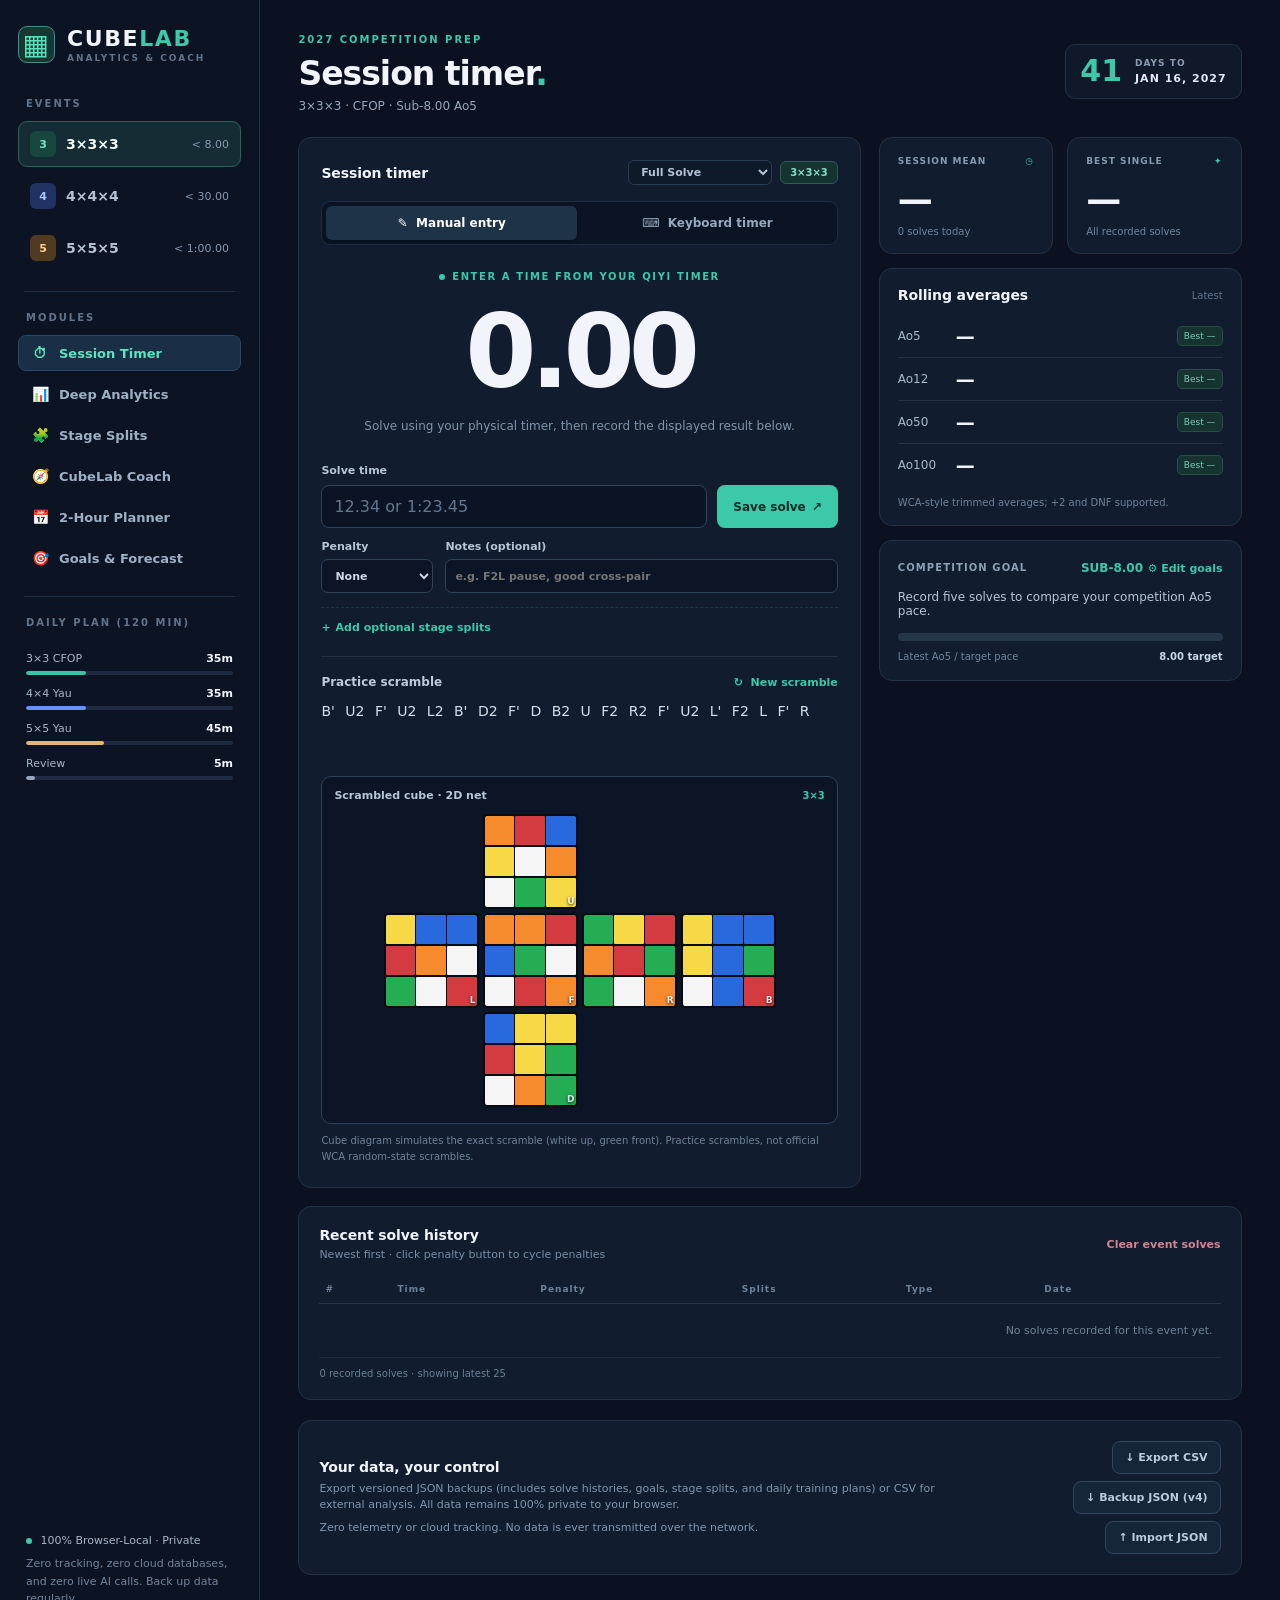
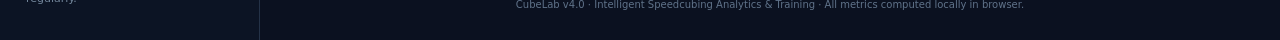
==== commit 3d045efc: "CubeLab v4: Intelligent speedcubing analytics, stage splits, explainable coaching, and 2-hour planne" ====
--- a/index.html
+++ b/index.html
@@ -4,103 +4,508 @@
   <meta charset="UTF-8" />
   <meta name="viewport" content="width=device-width,initial-scale=1" />
   <meta name="theme-color" content="#0b1120" />
-  <meta name="description" content="CubeLab — your private 3×3, 4×4 and 5×5 speedcubing timer and training tracker." />
-  <title>CubeLab — Speedcubing Training</title>
+  <meta name="description" content="CubeLab v4 — Intelligent Speedcubing Analytics, Stage Splits, Explainable Coaching, and Personalized Training." />
+  <title>CubeLab v4 — Speedcubing Training & Analytics</title>
   <link rel="stylesheet" href="styles.css" />
 </head>
 <body>
   <div class="app-shell">
     <aside class="sidebar">
-      <div class="brand"><span class="brand-icon">▦</span><span>CUBE<span class="brand-accent">LAB</span><small>TRAINING STUDIO</small></span></div>
+      <div class="brand"><span class="brand-icon">▦</span><span>CUBE<span class="brand-accent">LAB</span><small>ANALYTICS &amp; COACH</small></span></div>
+      
       <div class="nav-label">EVENTS</div>
       <div class="events" role="group" aria-label="Select event">
         <button class="event-btn active" data-event="3x3"><span class="cube-mini green">3</span><span>3×3×3</span><span class="event-target">&lt; 8s</span></button>
         <button class="event-btn" data-event="4x4"><span class="cube-mini blue">4</span><span>4×4×4</span><span class="event-target">&lt; 30s</span></button>
         <button class="event-btn" data-event="5x5"><span class="cube-mini amber">5</span><span>5×5×5</span><span class="event-target">&lt; 60s</span></button>
       </div>
+
       <div class="sidebar-divider"></div>
-      <div class="nav-label">TRAINING</div>
-      <div class="training-plan">
-        <div class="tiny-heading"><span class="pulsing-dot"></span> 2-HOUR DAILY PLAN</div>
-        <div class="plan-line"><span>3×3 · CFOP</span><strong>35 min</strong></div>
-        <div class="mini-bar"><i style="width:29.17%;background:#36c6a7"></i></div>
-        <div class="plan-line"><span>4×4 · Yau</span><strong>35 min</strong></div>
-        <div class="mini-bar"><i style="width:29.17%;background:#6792ff"></i></div>
-        <div class="plan-line"><span>5×5 · Yau</span><strong>45 min</strong></div>
-        <div class="mini-bar"><i style="width:37.5%;background:#e5b76c"></i></div>
-        <div class="plan-line"><span>Review</span><strong>5 min</strong></div>
-        <div class="mini-bar"><i style="width:4.17%;background:#9aa6bb"></i></div>
+
+      <div class="nav-label">MODULES</div>
+      <nav class="view-nav" aria-label="Main Navigation">
+        <button class="nav-btn active" data-view="timer"><span class="nav-icon">⏱</span> Session Timer</button>
+        <button class="nav-btn" data-view="analytics"><span class="nav-icon">📊</span> Deep Analytics</button>
+        <button class="nav-btn" data-view="splits"><span class="nav-icon">🧩</span> Stage Splits</button>
+        <button class="nav-btn" data-view="coach"><span class="nav-icon">🧭</span> CubeLab Coach</button>
+        <button class="nav-btn" data-view="planner"><span class="nav-icon">📅</span> 2-Hour Planner</button>
+        <button class="nav-btn" data-view="forecast"><span class="nav-icon">🎯</span> Goals &amp; Forecast</button>
+      </nav>
+
+      <div class="sidebar-divider"></div>
+
+      <div class="nav-label">DAILY PLAN (120 MIN)</div>
+      <div class="training-plan" id="sidebar-plan-summary">
+        <div class="plan-line"><span>3×3 CFOP</span><strong id="side-plan-3x3">35m</strong></div>
+        <div class="mini-bar"><i id="side-bar-3x3" style="width:29.17%;background:#36c6a7"></i></div>
+        <div class="plan-line"><span>4×4 Yau</span><strong id="side-plan-4x4">35m</strong></div>
+        <div class="mini-bar"><i id="side-bar-4x4" style="width:29.17%;background:#6792ff"></i></div>
+        <div class="plan-line"><span>5×5 Yau</span><strong id="side-plan-5x5">45m</strong></div>
+        <div class="mini-bar"><i id="side-bar-5x5" style="width:37.5%;background:#e5b76c"></i></div>
+        <div class="plan-line"><span>Review</span><strong id="side-plan-review">5m</strong></div>
+        <div class="mini-bar"><i id="side-bar-review" style="width:4.17%;background:#9aa6bb"></i></div>
       </div>
+
       <div class="sidebar-bottom">
-        <div class="privacy"><span class="privacy-dot"></span> Local-first · Private by default</div>
-        <div class="tiny-muted">Your solves live in this browser until you export them. Back up regularly.</div>
+        <div class="privacy"><span class="privacy-dot"></span> 100% Browser-Local · Private</div>
+        <div class="tiny-muted">Zero tracking, zero cloud databases, and zero live AI calls. Back up data regularly.</div>
       </div>
     </aside>
+
     <main class="main">
       <header class="topbar">
-        <div><span class="eyebrow">2027 COMPETITION PREP</span><h1>Training dashboard<span class="heading-period">.</span></h1><p id="subtitle">3×3 · Building consistency toward sub-8</p></div>
-        <div class="date-box"><div class="countdown" id="days-left">—</div><div class="date-description">DAYS TO<br><strong id="competition-date-label">JAN 16, 2027</strong></div></div>
+        <div>
+          <span class="eyebrow" id="topbar-eyebrow">2027 COMPETITION PREP</span>
+          <h1 id="view-title">Session timer<span class="heading-period">.</span></h1>
+          <p id="subtitle">3×3 · CFOP · Sub-8.00 Ao5</p>
+        </div>
+        <div class="date-box">
+          <div class="countdown" id="days-left">—</div>
+          <div class="date-description">DAYS TO<br><strong id="competition-date-label">JAN 16, 2027</strong></div>
+        </div>
       </header>
-      <section class="content-grid">
-        <section class="timer-panel panel">
-          <div class="panel-heading"><h2>Session timer</h2><span class="tag" id="event-tag">3×3×3</span></div>
-          <div class="mode-switch" role="group" aria-label="Timing input mode">
-            <button id="manual-tab" class="mode-btn active" aria-pressed="true">✎ &nbsp;Manual entry</button>
-            <button id="keyboard-tab" class="mode-btn" aria-pressed="false">⌨ &nbsp;Keyboard timer</button>
-          </div>
-          <div class="timer-stage" id="timer-stage">
-            <div class="timer-status"><span class="status-dot"></span><span id="timer-instruction">ENTER A TIME FROM YOUR QIYI TIMER</span></div>
-            <div class="timer-readout" id="readout" aria-live="off">0.00</div>
-            <p class="timer-hint" id="timer-hint">Solve using your physical timer, then record the displayed result below.</p>
-          </div>
-          <form id="manual-form" class="manual-form">
-            <label for="time-input">Solve time</label>
-            <div class="input-group"><input id="time-input" placeholder="12.34 or 1:23.45" autocomplete="off" inputmode="decimal" aria-label="Solve time" required/><button type="submit" class="primary-btn">Save solve <span>↗</span></button></div>
-            <div class="manual-meta"><label>Penalty <select id="manual-penalty"><option value="none">None</option><option value="+2">+2 seconds</option><option value="DNF">DNF</option></select></label><label class="notes-label">Notes (optional)<input id="solve-note" placeholder="e.g. F2L pause, good edges" maxlength="180"/></label></div>
-          </form>
-          <div id="keyboard-controls" class="keyboard-controls hidden"><button id="touch-timer-btn" class="primary-btn large">Hold to start / tap to stop</button><div class="key-help">Hold <kbd>SPACE</kbd> and release to start. Press <kbd>SPACE</kbd> to stop. <kbd>ESC</kbd> cancels.<br/>The time is saved automatically after you stop.</div></div>
-          <div class="scramble-section"><div class="scramble-title"><span>Practice scramble</span><button id="new-scramble" class="text-button">↻ &nbsp;New scramble</button></div><div id="scramble-text" class="scramble-text"></div>
-            <div class="cube-net-box" aria-label="2D unfolded cube showing the current scramble">
-              <div class="cube-net-heading"><span>Scrambled cube · 2D net</span><span id="net-size">3×3</span></div>
-              <div class="cube-net-scroll"><div id="cube-net" class="cube-net" role="img" aria-label="Scrambled cube faces"></div></div>
-            </div>
-            <p class="small-disclaimer">Cube diagram follows the scramble exactly (white up, green front). Scrambles are random-move practice sequences, not official WCA random-state scrambles.</p></div>
-        </section>
-        <section class="stats-col">
-          <div class="stat-pair"><article class="panel stat-card"><div class="stat-label">SESSION MEAN <span>◷</span></div><div class="stat-value" id="session-mean">—</div><div class="stat-foot" id="session-count">0 solves today</div></article><article class="panel stat-card"><div class="stat-label">BEST SINGLE <span>✦</span></div><div class="stat-value" id="best-single">—</div><div class="stat-foot">All recorded solves</div></article></div>
-          <article class="panel averages-panel"><div class="panel-heading"><h2>Rolling averages</h2><span class="muted-small">Latest</span></div><div class="average-row"><span>Ao5</span><strong id="ao5">—</strong><span class="best-pill" id="best-ao5">Best —</span></div><div class="average-row"><span>Ao12</span><strong id="ao12">—</strong><span class="best-pill" id="best-ao12">Best —</span></div><div class="average-row"><span>Ao50</span><strong id="ao50">—</strong><span class="best-pill" id="best-ao50">Best —</span></div><div class="average-row"><span>Ao100</span><strong id="ao100">—</strong><span class="best-pill" id="best-ao100">Best —</span></div><p class="small-disclaimer">WCA-style trimmed averages; +2 and DNF supported.</p></article>
-          <article class="panel target-panel">
-            <div class="target-header"><span>COMPETITION AVERAGE GOAL</span><div class="target-head-actions"><strong id="target-label">SUB-8.00</strong><button id="edit-goals" class="text-button goal-edit-btn" type="button">⚙ Edit goals</button></div></div>
-            <div class="target-current" id="current-vs-target">Record five solves to compare your latest Ao5.</div>
-            <div class="goal-track" role="progressbar" aria-label="Competition goal pace ratio" aria-valuemin="0" aria-valuemax="100" aria-valuenow="0" id="goal-track"><div class="goal-fill" id="goal-fill"></div></div>
-            <div class="target-footer"><span id="current-label">Latest Ao5 / target pace</span><strong id="target-number">8.00s</strong></div>
-            <div class="milestone-list">
-              <div class="milestone-heading">TRAINING ROADMAP <span id="goal-benchmark-name">Tracked with Ao50</span></div>
-              <div class="milestone-row"><span id="milestone-one">—</span><strong id="milestone-one-status">—</strong></div>
-              <div class="milestone-row"><span id="milestone-two">—</span><strong id="milestone-two-status">—</strong></div>
-              <div class="milestone-row stretch"><span id="stretch-goal">—</span><strong id="stretch-status">—</strong></div>
-            </div>
-          </article>
-        </section>
-      </section>
-      <section class="bottom-grid">
-        <article class="panel trend-panel"><div class="panel-heading"><div><h2>Performance trend</h2><p class="panel-subtitle">Most recent solves, ordered oldest to newest</p></div><span class="tag soft" id="chart-count">0 solves</span></div><div class="chart-wrap"><svg id="trend-chart" role="img" aria-label="Recent solve times" viewBox="0 0 600 210" preserveAspectRatio="none"></svg></div><div class="chart-legend"><span><i class="legend-dot green"></i> Solve time</span><span><i class="legend-dot gray"></i> Target</span></div></article>
-        <article class="panel history-panel"><div class="panel-heading"><div><h2>Solve history</h2><p class="panel-subtitle">Newest first · click penalty to change</p></div><button id="clear-event" class="text-button muted-red">Clear</button></div><div class="history-table-wrap"><table><thead><tr><th>#</th><th>Time</th><th>Penalty</th><th>Method</th><th></th></tr></thead><tbody id="history-body"></tbody></table></div><div class="table-footer" id="history-count">0 recorded solves</div></article>
-      </section>
-      <section class="panel data-panel"><div><h2>Your data, your control</h2><p>Export JSON backups (including your custom goals) or CSV solves for analysis in ChatGPT. Imports merge by solve ID. No account or API key needed.</p><p class="small-disclaimer">GPT analysis is not connected automatically in this version; upload an exported file in ChatGPT.</p></div><div class="data-actions"><button id="export-csv" class="outline-btn">↓ Export CSV</button><button id="export-json" class="outline-btn">↓ Backup JSON</button><label class="outline-btn import-label">↑ Import JSON<input id="import-file" type="file" accept="application/json,.json" hidden/></label></div></section>
-      <footer>CubeLab v3.0 · Unofficial practice timer · All timings and averages are for training, not WCA certification.</footer>
+
+      <!-- ================= VIEW 1: TIMER ================= -->
+      <section id="view-timer" class="view-panel active">
+        <section class="content-grid">
+          <section class="timer-panel panel">
+            <div class="panel-heading">
+              <h2>Session timer</h2>
+              <div class="timer-tag-group">
+                <select id="session-tag-select" class="session-tag-select" aria-label="Session type">
+                  <option value="full">Full Solve</option>
+                  <option value="drill">Practice Drill</option>
+                  <option value="competition">Comp Simulation</option>
+                </select>
+                <span class="tag" id="event-tag">3×3×3</span>
+              </div>
+            </div>
+
+            <div class="mode-switch" role="group" aria-label="Timing input mode">
+              <button id="manual-tab" class="mode-btn active" aria-pressed="true">✎ &nbsp;Manual entry</button>
+              <button id="keyboard-tab" class="mode-btn" aria-pressed="false">⌨ &nbsp;Keyboard timer</button>
+            </div>
+
+            <div class="timer-stage" id="timer-stage">
+              <div class="timer-status"><span class="status-dot"></span><span id="timer-instruction">ENTER A TIME FROM YOUR QIYI TIMER</span></div>
+              <div class="timer-readout" id="readout" aria-live="off">0.00</div>
+              <p class="timer-hint" id="timer-hint">Solve using your physical timer, then record the displayed result below.</p>
+            </div>
+
+            <form id="manual-form" class="manual-form">
+              <label for="time-input">Solve time</label>
+              <div class="input-group">
+                <input id="time-input" placeholder="12.34 or 1:23.45" autocomplete="off" inputmode="decimal" aria-label="Solve time" required/>
+                <button type="submit" class="primary-btn">Save solve <span>↗</span></button>
+              </div>
+
+              <div class="manual-meta">
+                <label>Penalty
+                  <select id="manual-penalty">
+                    <option value="none">None</option>
+                    <option value="+2">+2 seconds</option>
+                    <option value="DNF">DNF</option>
+                  </select>
+                </label>
+                <label class="notes-label">Notes (optional)
+                  <input id="solve-note" placeholder="e.g. F2L pause, good cross-pair" maxlength="180"/>
+                </label>
+              </div>
+
+              <!-- Optional Stage Splits Expander -->
+              <div class="splits-entry-box">
+                <button type="button" id="toggle-splits-entry" class="text-button toggle-splits-btn">
+                  <span>+</span> Add optional stage splits
+                </button>
+                <div id="splits-inputs-container" class="splits-inputs-container hidden">
+                  <div class="splits-inputs-header">
+                    <span>Enter stage durations (seconds)</span>
+                    <span id="splits-sum-indicator" class="splits-sum-indicator">Sum: 0.00s</span>
+                  </div>
+                  <div id="splits-fields-grid" class="splits-fields-grid"></div>
+                </div>
+              </div>
+            </form>
+
+            <div id="keyboard-controls" class="keyboard-controls hidden">
+              <button id="touch-timer-btn" class="primary-btn large">Hold to start / tap to stop</button>
+              <div class="key-help">Hold <kbd>SPACE</kbd> and release to start. Press <kbd>SPACE</kbd> to stop. <kbd>ESC</kbd> cancels.<br/>The time is saved automatically after you stop.</div>
+            </div>
+
+            <div class="scramble-section">
+              <div class="scramble-title">
+                <span>Practice scramble</span>
+                <button id="new-scramble" class="text-button">↻ &nbsp;New scramble</button>
+              </div>
+              <div id="scramble-text" class="scramble-text"></div>
+              <div class="cube-net-box" aria-label="2D unfolded cube showing the current scramble">
+                <div class="cube-net-heading"><span>Scrambled cube · 2D net</span><span id="net-size">3×3</span></div>
+                <div class="cube-net-scroll"><div id="cube-net" class="cube-net" role="img" aria-label="Scrambled cube faces"></div></div>
+              </div>
+              <p class="small-disclaimer">Cube diagram simulates the exact scramble (white up, green front). Practice scrambles, not official WCA random-state scrambles.</p>
+            </div>
+          </section>
+
+          <section class="stats-col">
+            <div class="stat-pair">
+              <article class="panel stat-card">
+                <div class="stat-label">SESSION MEAN <span>◷</span></div>
+                <div class="stat-value" id="session-mean">—</div>
+                <div class="stat-foot" id="session-count">0 solves today</div>
+              </article>
+              <article class="panel stat-card">
+                <div class="stat-label">BEST SINGLE <span>✦</span></div>
+                <div class="stat-value" id="best-single">—</div>
+                <div class="stat-foot">All recorded solves</div>
+              </article>
+            </div>
+
+            <article class="panel averages-panel">
+              <div class="panel-heading"><h2>Rolling averages</h2><span class="muted-small">Latest</span></div>
+              <div class="average-row"><span>Ao5</span><strong id="ao5">—</strong><span class="best-pill" id="best-ao5">Best —</span></div>
+              <div class="average-row"><span>Ao12</span><strong id="ao12">—</strong><span class="best-pill" id="best-ao12">Best —</span></div>
+              <div class="average-row"><span>Ao50</span><strong id="ao50">—</strong><span class="best-pill" id="best-ao50">Best —</span></div>
+              <div class="average-row"><span>Ao100</span><strong id="ao100">—</strong><span class="best-pill" id="best-ao100">Best —</span></div>
+              <p class="small-disclaimer">WCA-style trimmed averages; +2 and DNF supported.</p>
+            </article>
+
+            <article class="panel target-panel">
+              <div class="target-header">
+                <span>COMPETITION GOAL</span>
+                <div class="target-head-actions">
+                  <strong id="target-label">SUB-8.00</strong>
+                  <button id="edit-goals-timer" class="text-button goal-edit-btn" type="button">⚙ Edit goals</button>
+                </div>
+              </div>
+              <div class="target-current" id="current-vs-target">Record five solves to compare your latest Ao5.</div>
+              <div class="goal-track" role="progressbar" aria-label="Competition goal pace ratio" aria-valuemin="0" aria-valuemax="100" aria-valuenow="0" id="goal-track">
+                <div class="goal-fill" id="goal-fill"></div>
+              </div>
+              <div class="target-footer">
+                <span id="current-label">Latest Ao5 / target pace</span>
+                <strong id="target-number">8.00s</strong>
+              </div>
+            </article>
+          </section>
+        </section>
+
+        <!-- Solve History Table -->
+        <section class="bottom-grid">
+          <article class="panel history-panel" style="grid-column: 1 / -1;">
+            <div class="panel-heading">
+              <div>
+                <h2>Recent solve history</h2>
+                <p class="panel-subtitle">Newest first · click penalty button to cycle penalties</p>
+              </div>
+              <button id="clear-event" class="text-button muted-red">Clear event solves</button>
+            </div>
+            <div class="history-table-wrap">
+              <table>
+                <thead>
+                  <tr>
+                    <th>#</th>
+                    <th>Time</th>
+                    <th>Penalty</th>
+                    <th>Splits</th>
+                    <th>Type</th>
+                    <th>Date</th>
+                    <th></th>
+                  </tr>
+                </thead>
+                <tbody id="history-body"></tbody>
+              </table>
+            </div>
+            <div class="table-footer" id="history-count">0 recorded solves</div>
+          </article>
+        </section>
+      </section>
+
+      <!-- ================= VIEW 2: ANALYTICS ================= -->
+      <section id="view-analytics" class="view-panel hidden">
+        <div class="stats-overview-grid">
+          <article class="panel stat-card">
+            <div class="stat-label">SAMPLE MEAN</div>
+            <div class="stat-value" id="stat-mean">—</div>
+            <div class="stat-foot" id="stat-valid-count">0 valid solves</div>
+          </article>
+          <article class="panel stat-card">
+            <div class="stat-label">MEDIAN (P50)</div>
+            <div class="stat-value" id="stat-median">—</div>
+            <div class="stat-foot">Robust midpoint</div>
+          </article>
+          <article class="panel stat-card">
+            <div class="stat-label">SAMPLE STD DEV (s)</div>
+            <div class="stat-value" id="stat-stddev">—</div>
+            <div class="stat-foot" id="stat-cv">CV: —</div>
+          </article>
+          <article class="panel stat-card">
+            <div class="stat-label">INTERQUARTILE RANGE</div>
+            <div class="stat-value" id="stat-iqr">—</div>
+            <div class="stat-foot" id="stat-iqr-span">P75 - P25</div>
+          </article>
+          <article class="panel stat-card">
+            <div class="stat-label">PENALTY RATES</div>
+            <div class="stat-value" id="stat-penalties">—</div>
+            <div class="stat-foot" id="stat-penalty-detail">0% +2 · 0% DNF</div>
+          </article>
+          <article class="panel stat-card">
+            <div class="stat-label">BEST / WORST</div>
+            <div class="stat-value" id="stat-range">—</div>
+            <div class="stat-foot" id="stat-range-detail">Single range</div>
+          </article>
+        </div>
+
+        <section class="panel chart-section-card">
+          <div class="panel-heading">
+            <div>
+              <h2>Solve time progression &amp; rolling Ao5</h2>
+              <p class="panel-subtitle">Green: individual solves · Blue dashed: rolling Ao5 · Gold: competition target</p>
+            </div>
+          </div>
+          <div class="chart-wrap">
+            <svg id="analytics-progression-chart" viewBox="0 0 650 240" preserveAspectRatio="none"></svg>
+          </div>
+        </section>
+
+        <section class="bottom-grid">
+          <article class="panel">
+            <div class="panel-heading">
+              <div>
+                <h2>Solve-time distribution histogram</h2>
+                <p class="panel-subtitle">Binned frequency of solve durations with mean reference marker</p>
+              </div>
+            </div>
+            <div class="chart-wrap" style="height:200px;">
+              <svg id="analytics-histogram-chart" viewBox="0 0 650 200" preserveAspectRatio="none"></svg>
+            </div>
+          </article>
+
+          <article class="panel">
+            <div class="panel-heading">
+              <div>
+                <h2>Solve-time percentiles</h2>
+                <p class="panel-subtitle">Distribution breakdown of valid solve times</p>
+              </div>
+            </div>
+            <div class="percentile-grid">
+              <div class="percentile-box"><span>P10 (Top 10%)</span><strong id="p-10">—</strong></div>
+              <div class="percentile-box"><span>P25 (Q1)</span><strong id="p-25">—</strong></div>
+              <div class="percentile-box"><span>P50 (Median)</span><strong id="p-50">—</strong></div>
+              <div class="percentile-box"><span>P75 (Q3)</span><strong id="p-75">—</strong></div>
+              <div class="percentile-box"><span>P90</span><strong id="p-90">—</strong></div>
+            </div>
+          </article>
+        </section>
+
+        <!-- Comparative Analytics Section -->
+        <section class="panel compare-section">
+          <div class="panel-heading">
+            <div>
+              <h2>Comparative analytics &amp; Welch's t-test</h2>
+              <p class="panel-subtitle">Test whether changes in solve time between sessions are statistically significant (α = 0.05)</p>
+            </div>
+            <select id="compare-preset-select" class="session-tag-select">
+              <option value="last25_vs_prior25">Last 25 vs Prior 25 Solves</option>
+              <option value="first50_vs_last50">First 50 vs Most Recent 50</option>
+              <option value="thisweek_vs_lastweek">Current Week vs Previous Week</option>
+            </select>
+          </div>
+          <div id="compare-results-box" class="compare-results-box">
+            <div class="compare-metrics-row">
+              <div class="cmp-card"><span>Baseline Sample</span><strong id="cmp-base-mean">—</strong><small id="cmp-base-meta">—</small></div>
+              <div class="cmp-card"><span>Comparison Sample</span><strong id="cmp-comp-mean">—</strong><small id="cmp-comp-meta">—</small></div>
+              <div class="cmp-card"><span>Difference (Δ)</span><strong id="cmp-delta">—</strong><small id="cmp-pct-delta">—</small></div>
+              <div class="cmp-card"><span>Welch t-stat / p-value</span><strong id="cmp-pvalue">—</strong><small id="cmp-df">—</small></div>
+            </div>
+            <div id="cmp-conclusion" class="cmp-conclusion">Select a comparison preset or record more solves to view statistical significance.</div>
+          </div>
+        </section>
+      </section>
+
+      <!-- ================= VIEW 3: STAGE SPLITS ================= -->
+      <section id="view-splits" class="view-panel hidden">
+        <div class="splits-dashboard-grid">
+          <section class="panel splits-overview-panel">
+            <div class="panel-heading">
+              <div>
+                <h2>Stage distribution vs WCA benchmarks</h2>
+                <p class="panel-subtitle">Identifies disproportionate time allocation in CFOP and Yau solves</p>
+              </div>
+              <span id="splits-sample-pill" class="best-pill">0 timed split solves</span>
+            </div>
+
+            <div id="splits-breakdown-list" class="splits-breakdown-list">
+              <p class="tiny-muted" style="padding:15px;">No stage splits recorded yet. In the Timer tab, expand "Add optional stage splits" when saving a solve to populate stage diagnostics.</p>
+            </div>
+          </section>
+
+          <section class="panel bottleneck-panel">
+            <div class="panel-heading">
+              <h2>Diagnostic bottleneck detection</h2>
+            </div>
+            <div id="bottleneck-content" class="bottleneck-content">
+              <p class="tiny-muted">Record stage-split solves to diagnose whether Cross, F2L, Last Layer, or Big Cube Edge Pairing is your primary bottleneck.</p>
+            </div>
+          </section>
+        </div>
+      </section>
+
+      <!-- ================= VIEW 4: COACH ================= -->
+      <section id="view-coach" class="view-panel hidden">
+        <section class="panel coach-panel">
+          <div class="panel-heading">
+            <div>
+              <h2>CubeLab Coach · Actionable training recommendations</h2>
+              <p class="panel-subtitle">Deterministic, evidence-grounded insights derived strictly from your measured solve statistics</p>
+            </div>
+            <span class="tag">Local Engine</span>
+          </div>
+
+          <div id="coach-recs-container" class="coach-recs-container">
+            <!-- Dynamic coaching cards -->
+          </div>
+        </section>
+
+        <!-- Weekly Performance Review -->
+        <section class="panel weekly-review-panel">
+          <div class="panel-heading">
+            <div>
+              <h2>Local weekly performance review</h2>
+              <p class="panel-subtitle">Automated comparison of the last 7 calendar days against the prior 7 days</p>
+            </div>
+            <span class="tag soft" id="weekly-review-event-tag">3×3×3</span>
+          </div>
+          <div id="weekly-review-narrative" class="weekly-review-narrative">
+            <p>Loading weekly performance report...</p>
+          </div>
+        </section>
+      </section>
+
+      <!-- ================= VIEW 5: 2-HOUR PLANNER ================= -->
+      <section id="view-planner" class="view-panel hidden">
+        <section class="panel planner-panel">
+          <div class="panel-heading">
+            <div>
+              <h2>Personalized 2-hour daily training schedule</h2>
+              <p class="panel-subtitle">Dynamic time distribution calibrated against your competition goals, consistency, and stage bottlenecks</p>
+            </div>
+            <div class="plan-actions">
+              <button id="btn-rebalance-plan" class="outline-btn" type="button">⚡ Dynamic rebalance</button>
+              <button id="btn-reset-plan" class="outline-btn" type="button">↺ Default (35/35/45/5)</button>
+            </div>
+          </div>
+
+          <div class="planner-schedule-grid" id="planner-schedule-grid">
+            <!-- Populated dynamically -->
+          </div>
+
+          <div class="drill-library-section">
+            <div class="panel-heading">
+              <h2>Recommended practice drills for today</h2>
+              <span class="muted-small">Targeted isolation</span>
+            </div>
+            <div id="planner-drills-container" class="planner-drills-container">
+              <!-- Populated dynamically -->
+            </div>
+          </div>
+        </section>
+      </section>
+
+      <!-- ================= VIEW 6: GOALS & FORECAST ================= -->
+      <section id="view-forecast" class="view-panel hidden">
+        <section class="panel forecast-panel">
+          <div class="panel-heading">
+            <div>
+              <h2>Goal trajectory &amp; forecast modeling</h2>
+              <p class="panel-subtitle">Linear regression over rolling performance with standard error confidence intervals</p>
+            </div>
+            <button id="btn-open-goals-modal" class="primary-btn">⚙ Edit target times</button>
+          </div>
+
+          <div class="forecast-cards-grid">
+            <div class="stat-card panel">
+              <div class="stat-label">CURRENT ROLLING AO12</div>
+              <div class="stat-value" id="fc-current-ao">—</div>
+              <div class="stat-foot" id="fc-current-gap">Gap to goal: —</div>
+            </div>
+            <div class="stat-card panel">
+              <div class="stat-label">RECENT IMPROVEMENT RATE</div>
+              <div class="stat-value" id="fc-rate">—</div>
+              <div class="stat-foot" id="fc-required-rate">Required: —</div>
+            </div>
+            <div class="stat-card panel">
+              <div class="stat-label">PROJECTED ACHIEVEMENT DATE</div>
+              <div class="stat-value" id="fc-projected-date">—</div>
+              <div class="stat-foot" id="fc-confidence">Confidence interval: —</div>
+            </div>
+            <div class="stat-card panel">
+              <div class="stat-label">DAYS TO COMPETITION</div>
+              <div class="stat-value" id="fc-days-left">—</div>
+              <div class="stat-foot" id="fc-comp-date">Target: Jan 16, 2027</div>
+            </div>
+          </div>
+
+          <div class="forecast-narrative-box" id="forecast-narrative-box">
+            <div class="forecast-status-icon" id="forecast-status-icon">📈</div>
+            <div id="forecast-status-text">Record more solves to generate an inferential trajectory forecast.</div>
+          </div>
+        </section>
+      </section>
+
+      <!-- Backup / Export Data Panel (always accessible at bottom) -->
+      <section class="panel data-panel">
+        <div>
+          <h2>Your data, your control</h2>
+          <p>Export versioned JSON backups (includes solve histories, goals, stage splits, and daily training plans) or CSV for external analysis. All data remains 100% private to your browser.</p>
+          <p class="small-disclaimer">Zero telemetry or cloud tracking. No data is ever transmitted over the network.</p>
+        </div>
+        <div class="data-actions">
+          <button id="export-csv" class="outline-btn">↓ Export CSV</button>
+          <button id="export-json" class="outline-btn">↓ Backup JSON (v4)</button>
+          <label class="outline-btn import-label">↑ Import JSON<input id="import-file" type="file" accept="application/json,.json" hidden/></label>
+        </div>
+      </section>
+
+      <footer>CubeLab v4.0 · Intelligent Speedcubing Analytics &amp; Training · All metrics computed locally in browser.</footer>
     </main>
   </div>
+
+  <!-- Goals Customization Dialog -->
   <dialog id="goals-dialog" class="goals-dialog" aria-labelledby="goals-title">
     <form id="goals-form">
-      <div class="goals-dialog-head"><div><div class="eyebrow">TRAINING TARGETS</div><h2 id="goals-title">Customize your goals</h2><p>Use a starter template or edit every target. Saved only in this browser, alongside your solves.</p></div><button type="button" id="close-goals" class="dialog-close" aria-label="Close goal editor">×</button></div>
-      <div class="competition-setting"><label for="competition-date">Competition date</label><input id="competition-date" type="date" required /><span>Updates the dashboard countdown.</span></div>
+      <div class="goals-dialog-head">
+        <div>
+          <div class="eyebrow">TRAINING TARGETS</div>
+          <h2 id="goals-title">Customize competition goals</h2>
+          <p>Set targets for 3×3, 4×4, and 5×5. Stored exclusively in this browser.</p>
+        </div>
+        <button type="button" id="close-goals" class="dialog-close" aria-label="Close goal editor">×</button>
+      </div>
+      <div class="competition-setting">
+        <label for="competition-date">Competition date</label>
+        <input id="competition-date" type="date" required />
+        <span>Updates the countdown and goal forecast trajectories.</span>
+      </div>
       <div id="goal-editor-grid" class="goal-editor-grid"></div>
-      <p class="goal-help">Competition and stretch goals use the <strong>latest Ao5</strong> (WCA-style trimmed average). Training milestones use the selected rolling-average metric for each event. Times accept <strong>9.30</strong>, <strong>35.50</strong>, or <strong>1:20.00</strong>. All thresholds mean strictly below the entered time.</p>
-      <div class="goals-dialog-foot"><button id="reset-goals" type="button" class="outline-btn">↺ Restore 11-week template</button><div class="goals-save-actions"><button id="cancel-goals" type="button" class="outline-btn">Cancel</button><button type="submit" class="primary-btn">Save goals</button></div></div>
+      <p class="goal-help">Competition goals use the <strong>latest Ao5</strong>. Milestone checkpoints use the selected rolling average (Ao12 or Ao50). Enter times as <strong>8.00</strong>, <strong>30.00</strong>, or <strong>1:00.00</strong>.</p>
+      <div class="goals-dialog-foot">
+        <button id="reset-goals" type="button" class="outline-btn">↺ Restore 11-week template</button>
+        <div class="goals-save-actions">
+          <button id="cancel-goals" type="button" class="outline-btn">Cancel</button>
+          <button type="submit" class="primary-btn">Save goals</button>
+        </div>
+      </div>
     </form>
   </dialog>
+
   <div id="toast" class="toast" role="status" aria-live="polite"></div>
+
+  <!-- Application Modules -->
+  <script src="stats.js" defer></script>
+  <script src="splits.js" defer></script>
+  <script src="coach.js" defer></script>
+  <script src="planner.js" defer></script>
+  <script src="charts.js" defer></script>
   <script src="app.js" defer></script>
 </body>
 </html>
--- a/styles.css
+++ b/styles.css
@@ -1,23 +1,292 @@
 :root{--bg:#0b1120;--side:#0c1424;--panel:#111c2e;--panel2:#142238;--border:#243247;--text:#f1f4fa;--muted:#97a6bc;--subtle:#61738b;--mint:#3bc9aa;--blue:#6792ff;--amber:#e5b76c;--red:#e98b92;--font:Inter,ui-sans-serif,system-ui,-apple-system,BlinkMacSystemFont,"Segoe UI",sans-serif}
-*{box-sizing:border-box}html{color-scheme:dark}body{margin:0;background:var(--bg);font-family:var(--font);color:var(--text);font-size:14px}button,input,select{font:inherit}button{cursor:pointer}button:focus-visible,input:focus-visible,select:focus-visible{outline:2px solid var(--mint);outline-offset:3px}.app-shell{display:flex;min-height:100vh;max-width:1700px;margin:auto}.sidebar{width:258px;flex-shrink:0;background:var(--side);border-right:1px solid var(--border);padding:28px 19px;display:flex;flex-direction:column}.brand{display:flex;align-items:center;gap:12px;font-weight:850;font-size:22px;letter-spacing:1.6px;margin-bottom:49px}.brand-icon{display:inline-flex;align-items:center;justify-content:center;width:37px;height:37px;border:1px solid #438f86;background:#163833;color:#58e2ba;font-size:28px;border-radius:9px}.brand-accent{color:var(--mint)}.brand small{display:block;color:var(--subtle);font-size:9px;letter-spacing:3px;font-weight:700;margin-top:2px}.nav-label{color:var(--subtle);font-size:10px;letter-spacing:2px;font-weight:800;margin-bottom:16px;padding-left:12px}.events{display:flex;flex-direction:column;gap:7px}.event-btn{border:1px solid transparent;background:none;color:#b5c1d2;border-radius:10px;padding:11px 12px;display:flex;gap:10px;align-items:center;font-weight:700;text-align:left}.event-btn:hover{background:#17263b}.event-btn.active{background:#152c35;border-color:#276656;color:#f2fcf9}.cube-mini{width:28px;height:28px;border-radius:7px;display:grid;place-items:center;font-size:12px}.cube-mini.green{background:#17463e;color:#79e1c8}.cube-mini.blue{background:#1f3262;color:#adc4ff}.cube-mini.amber{background:#503a20;color:#ffcf8d}.event-target{margin-left:auto;color:#8797ad;font-weight:500;font-size:11px}.sidebar-divider{height:1px;background:var(--border);margin:27px 8px}.training-plan{padding:0 12px}.tiny-heading{font-size:10px;color:#bac9d9;font-weight:800;letter-spacing:1px;margin-bottom:21px}.pulsing-dot,.privacy-dot{display:inline-block;width:6px;height:6px;background:var(--mint);border-radius:100%;vertical-align:middle;margin-right:5px}.plan-line{display:flex;justify-content:space-between;color:#a9b6c7;font-size:12px;margin-top:16px}.plan-line strong{color:var(--text)}.mini-bar{height:4px;background:#1e2b40;border-radius:12px;margin-top:9px;overflow:hidden}.mini-bar i{display:block;height:100%;border-radius:12px}.sidebar-bottom{margin-top:auto;padding:32px 10px 10px}.privacy{color:#a7b6c8;font-size:11px;margin-bottom:10px}.tiny-muted{color:#72859a;font-size:11px;line-height:1.6}.main{flex:1;min-width:0;padding:35px clamp(20px,3.2vw,55px) 20px}.topbar{display:flex;align-items:center;justify-content:space-between;gap:25px;margin-bottom:29px}.eyebrow{font-size:10px;font-weight:850;color:var(--mint);letter-spacing:2.3px}h1{font-size:clamp(25px,3vw,35px);font-weight:800;letter-spacing:-1.1px;margin:10px 0 8px}.heading-period{color:var(--mint)}.topbar p{color:var(--muted);font-size:12px;margin:0}.date-box{border:1px solid var(--border);border-radius:11px;display:flex;align-items:center;padding:13px 16px;gap:15px;background:#0f192a}.countdown{font-size:34px;font-weight:800;color:var(--mint);line-height:1}.date-description{color:#899cb1;font-size:9px;line-height:1.7;letter-spacing:1.1px;font-weight:750}.date-description strong{color:#e0e9f5;font-size:11px}.content-grid{display:grid;grid-template-columns:minmax(0,1.5fr) minmax(285px,1fr);gap:18px}.panel{background:var(--panel);border:1px solid var(--border);border-radius:14px}.timer-panel{padding:23px}.panel-heading{display:flex;justify-content:space-between;align-items:center;gap:10px}h2{font-size:14px;letter-spacing:-.12px;font-weight:780;margin:0}.tag{border:1px solid #2b5e55;color:#83dfca;font-weight:700;background:#15332f;font-size:10px;padding:6px 10px;border-radius:6px}.tag.soft{color:#a5b4c9;border-color:var(--border);background:#18273c}.mode-switch{display:flex;gap:5px;background:#0a1424;border:1px solid #1d2c41;border-radius:10px;margin-top:23px;padding:5px}.mode-btn{flex:1;background:none;color:#97a9bf;border:0;border-radius:7px;padding:11px 6px;font-weight:650;font-size:12px}.mode-btn.active{background:#1e3348;box-shadow:0 2px 5px #0003;color:#fff}.timer-stage{text-align:center;padding:30px 5px 31px}.timer-status{font-size:10px;letter-spacing:1.6px;font-weight:800;color:var(--mint);display:flex;gap:7px;justify-content:center;align-items:center}.status-dot{width:6px;height:6px;border-radius:50%;background:var(--mint)}.timer-readout{font-size:clamp(65px,8vw,112px);font-weight:760;letter-spacing:-7px;line-height:1.3;font-variant-numeric:tabular-nums;margin:6px 0 2px}.timer-readout.armed{color:#e9b964}.timer-readout.running{color:var(--mint)}.timer-hint{font-size:12px;color:#8294ab;margin:3px 0 0}.manual-form label{color:#b7c5d8;font-size:11px;font-weight:700}.input-group{display:flex;gap:10px;margin:10px 0 15px}.input-group input{background:#0a1424;border:1px solid #304258;border-radius:9px;color:#f8fafd;min-width:0;flex:1;font-size:17px;font-variant-numeric:tabular-nums;padding:12px 13px}.input-group input::placeholder{color:#64768d}.primary-btn{border:0;border-radius:9px;color:#072c26;background:var(--mint);font-size:12px;font-weight:800;padding:11px 16px;white-space:nowrap}.primary-btn:hover{background:#65dfc2}.primary-btn span{margin-left:10px}.manual-meta{display:flex;gap:12px;align-items:end}.manual-meta>label{display:flex;flex-direction:column;gap:9px}.manual-meta select,.manual-meta input{background:#0b1525;color:#cdd8e7;border:1px solid #304258;border-radius:7px;padding:8px 9px;height:35px}.notes-label{flex:1}.notes-label input{width:100%;min-width:0}.keyboard-controls{display:flex;gap:13px;flex-direction:column;align-items:center;padding:0 0 10px}.keyboard-controls .large{width:100%;height:47px;touch-action:none}.key-help{color:var(--muted);font-size:11px;text-align:center;line-height:1.9}.key-help kbd{font-size:10px;background:#26364d;border:1px solid #46566e;padding:2px 5px;border-radius:4px}.hidden{display:none!important}.scramble-section{border-top:1px solid var(--border);margin-top:25px;padding-top:20px}.scramble-title{display:flex;justify-content:space-between;color:#becbdc;font-size:12px;font-weight:750}.text-button{padding:0;border:0;background:none;color:var(--mint);font-size:11px;font-weight:750}.text-button:hover{text-decoration:underline}.scramble-text{color:#d5dfec;font-size:15px;line-height:1.85;word-spacing:7px;margin-top:13px;min-height:75px}.small-disclaimer{color:#70829a;font-size:10px;line-height:1.65;margin:10px 0 0}.stats-col{display:flex;flex-direction:column;gap:15px}.stat-pair{display:grid;grid-template-columns:1fr 1fr;gap:15px}.stat-card{padding:19px 19px 17px}.stat-label{color:#879ab2;font-size:9px;letter-spacing:1.1px;font-weight:850;display:flex;justify-content:space-between}.stat-label span{color:var(--mint)}.stat-value{font-size:clamp(26px,3vw,37px);letter-spacing:-1.2px;font-variant-numeric:tabular-nums;font-weight:780;margin-top:17px}.stat-foot{color:#71859d;font-size:10px;margin-top:8px}.averages-panel{padding:20px 20px 15px}.muted-small{color:var(--subtle);font-size:10px}.average-row{display:grid;grid-template-columns:50px 1fr auto;align-items:center;gap:10px;border-bottom:1px solid #233247;padding:12px 0}.average-row:last-of-type{border:0}.average-row span:first-child{color:#a7b8cb;font-size:12px}.average-row strong{font-size:20px;letter-spacing:-.5px;font-weight:750;font-variant-numeric:tabular-nums}.best-pill{border:1px solid #294d47;color:#77cdb9;font-size:9px;padding:5px 7px;border-radius:5px;background:#16332f}.target-panel{padding:20px}.target-header{display:flex;align-items:center;justify-content:space-between}.target-header span{font-size:10px;letter-spacing:1.2px;font-weight:800;color:#8da0b5}.target-header strong{font-size:12px;color:var(--mint)}.target-current{font-size:12px;color:#b8c6d6;margin:17px 0}.goal-track{height:9px;border-radius:15px;background:#25364b;overflow:hidden}.goal-fill{height:100%;width:0%;background:linear-gradient(90deg,#267d72,var(--mint));transition:width .25s}.target-footer{display:flex;justify-content:space-between;margin-top:12px;color:#71859d;font-size:10px}.target-footer strong{color:#c8d8e8}.bottom-grid{display:grid;grid-template-columns:minmax(0,1.5fr) minmax(285px,1fr);gap:18px;margin-top:18px}.trend-panel,.history-panel{padding:22px}.panel-subtitle{color:#73869f;font-size:10px;margin:7px 0 0}.chart-wrap{width:100%;margin-top:20px;height:210px}.chart-wrap svg{width:100%;height:100%;overflow:visible}.chart-legend{display:flex;gap:20px;color:#8ea0b8;font-size:10px;margin-top:9px}.legend-dot{display:inline-block;width:8px;height:8px;margin-right:7px;border-radius:50%}.legend-dot.green{background:var(--mint)}.legend-dot.gray{background:#697d96}.history-table-wrap{max-height:240px;overflow-y:auto;margin-top:16px}table{border-collapse:collapse;width:100%;text-align:left}th{font-size:9px;color:#6e829a;letter-spacing:1px;font-weight:850;padding:10px 6px;border-bottom:1px solid #26354a}td{padding:10px 6px;border-bottom:1px solid #1c2a3c;font-variant-numeric:tabular-nums;color:#bfd0e1;font-size:11px}td:nth-child(2){font-size:14px;color:#f1f6fa;font-weight:740}td:first-child{color:#6f8197}td:last-child{text-align:right}.penalty-btn,.delete-btn{border:0;background:transparent;font-size:10px;padding:5px;color:#96a7be}.penalty-btn{border:1px solid #2b4056;border-radius:5px;min-width:42px}.penalty-btn.penalized{color:#e6c58a}.penalty-btn.dnf{color:#e98b92}.delete-btn:hover{color:var(--red)}.table-footer{color:#698096;font-size:10px;padding-top:10px}.muted-red{color:#ce8790}.data-panel{display:flex;justify-content:space-between;align-items:center;gap:18px;padding:21px;margin-top:18px}.data-panel p{font-size:11px;color:#8296ae;line-height:1.5;margin:8px 0 0}.data-actions{display:flex;gap:7px;flex-wrap:wrap;justify-content:flex-end}.outline-btn{border:1px solid #34475c;color:#b9cbdc;background:#15263b;border-radius:8px;padding:10px 12px;font-size:11px;font-weight:720;white-space:nowrap;display:inline-flex;align-items:center;justify-content:center;cursor:pointer}.outline-btn:hover{border-color:var(--mint);color:#fff}.subtle-btn{color:#6ebcae}footer{color:#60738a;font-size:10px;margin:20px 0;text-align:center}.toast{position:fixed;bottom:25px;right:25px;background:#224737;border:1px solid #397a61;padding:13px 18px;border-radius:9px;color:#ddfff0;font-size:12px;box-shadow:0 12px 30px #0005;opacity:0;pointer-events:none;transition:opacity .2s;max-width:350px;line-height:1.5}.toast.visible{opacity:1}.toast.error{background:#532b32;border-color:#86505a;color:#ffe3e5}@media(max-width:1100px){.sidebar{width:214px;padding:23px 13px}.main{padding:25px 20px}.content-grid,.bottom-grid{grid-template-columns:1fr}.stats-col{display:grid;grid-template-columns:1fr 1fr;align-items:stretch}.stat-pair{grid-column:1/3}.stat-pair .stat-card{min-height:140px}.timer-readout{font-size:100px}.data-panel{align-items:stretch;flex-direction:column}.data-actions{justify-content:flex-start}}@media(max-width:680px){.app-shell{flex-direction:column}.sidebar{width:100%;padding:17px;border-right:0;border-bottom:1px solid var(--border)}.brand{margin:0 0 17px;font-size:18px}.brand small{font-size:8px}.brand-icon{width:31px;height:31px}.nav-label,.sidebar-divider,.training-plan,.sidebar-bottom{display:none}.events{flex-direction:row}.event-btn{flex:1;padding:10px 6px;justify-content:center;font-size:11px}.event-target{display:none}.main{padding:20px 12px}.topbar{align-items:flex-start}.eyebrow{font-size:9px}h1{font-size:23px}.date-box{padding:9px;gap:7px}.countdown{font-size:25px}.date-description{font-size:7px}.date-description strong{font-size:8px}.timer-panel{padding:17px}.timer-readout{font-size:clamp(62px,17vw,93px);letter-spacing:-4px}.stats-col{grid-template-columns:1fr}.stat-pair{grid-column:auto}.manual-meta{flex-wrap:wrap}.input-group input{font-size:14px}.input-group .primary-btn{padding:12px 11px}.data-actions .outline-btn{flex:1}.history-panel,.trend-panel{padding:18px}}@media(prefers-reduced-motion:reduce){*{transition:none!important;animation:none!important}}
-
-/* v2: editable, local-only competition targets */
-.target-head-actions{display:flex;align-items:center;gap:14px}.goal-edit-btn{white-space:nowrap;color:#9fc2d6;font-size:10px}.milestone-list{margin-top:19px;padding-top:14px;border-top:1px solid var(--border)}.milestone-heading{color:#7f93aa;font-size:9px;font-weight:800;letter-spacing:1px;display:flex;flex-wrap:wrap;justify-content:space-between;gap:5px;margin-bottom:9px}.milestone-heading span{font-weight:600;letter-spacing:0;color:#9caec3}.milestone-row{display:flex;justify-content:space-between;gap:8px;padding:7px 0;color:#b0c0d1;font-size:11px}.milestone-row strong{font-size:10px;color:#8eafc0;font-weight:750;white-space:nowrap}.milestone-row strong.goal-met{color:var(--mint)}.milestone-row.stretch{border-top:1px dashed #29384c;margin-top:7px;padding-top:12px}
-.goals-dialog{position:fixed;max-width:min(900px,calc(100vw - 30px));width:900px;max-height:min(92vh,850px);overflow:auto;padding:0;border:1px solid #39526b;border-radius:17px;background:#111e31;color:var(--text);box-shadow:0 30px 100px #000a}.goals-dialog::backdrop{background:#030811c7;backdrop-filter:blur(5px)}.goals-dialog form{padding:25px}.goals-dialog-head{display:flex;justify-content:space-between;align-items:start;gap:12px}.goals-dialog-head h2{font-size:23px;letter-spacing:-.6px;margin:9px 0}.goals-dialog-head p{color:#93a6bb;font-size:12px;line-height:1.5;margin:0}.dialog-close{border:1px solid #3a4b63;background:#1a2b40;color:#d7e6f1;font-size:24px;width:36px;height:36px;border-radius:9px}.competition-setting{display:flex;align-items:center;gap:15px;margin:19px 0 21px;padding:15px 16px;background:#172940;border:1px solid #31445c;border-radius:10px;flex-wrap:wrap}.competition-setting label{font-weight:750;font-size:12px}.competition-setting input,.goal-field input,.goal-field select{background:#0b1728;color:#e8f3fb;border:1px solid #354b61;border-radius:8px;padding:10px 11px;min-width:0;width:100%;font-size:12px}.competition-setting input{width:auto}.competition-setting span{color:#819ab2;font-size:11px}.goal-editor-grid{display:grid;grid-template-columns:repeat(3,minmax(0,1fr));gap:12px}.goal-editor-card{border:1px solid #2e425a;background:#142239;border-radius:11px;padding:15px}.goal-editor-title{font-size:15px;font-weight:800;margin:0 0 11px;display:flex;justify-content:space-between;align-items:center}.goal-editor-title small{font-size:10px;color:#83adba;font-weight:700}.goal-field{display:flex;flex-direction:column;gap:6px;margin-top:12px}.goal-field label{font-size:10px;font-weight:750;color:#abbed1}.goal-field input[type=date]{min-width:0}.field-pair{display:grid;grid-template-columns:1fr 1.12fr;gap:7px}.goal-help{font-size:11px;color:#96a9bd;line-height:1.7;margin:18px 0}.goals-dialog-foot{display:flex;justify-content:space-between;align-items:center;gap:12px;border-top:1px solid var(--border);padding-top:18px}.goals-save-actions{display:flex;gap:9px}.goals-dialog-foot .primary-btn{min-width:115px}.goal-error{font-size:11px;color:#ffb8bc;margin:8px 0}.goal-passed{color:var(--mint)}@media(max-width:780px){.goal-editor-grid{grid-template-columns:1fr}.goals-dialog{max-height:96vh}.goals-dialog form{padding:18px}.goals-dialog-foot{flex-direction:column;align-items:stretch}.goals-save-actions{justify-content:flex-end}.competition-setting span{width:100%}.target-head-actions{gap:8px}}@media(max-width:380px){.target-header{align-items:flex-start;gap:7px}.target-head-actions{flex-direction:column;align-items:flex-end}}
-
-/* v3: physical scramble visualization, all 3x3 / 4x4 / 5x5 faces */
-.cube-net-box{margin-top:13px;padding:14px;border-radius:11px;border:1px solid #304258;background:#0b1525}
-.cube-net-heading{display:flex;justify-content:space-between;align-items:center;font-size:11px;font-weight:750;color:#b7c7d9;margin-bottom:9px}
+*{box-sizing:border-box}html{color-scheme:dark}body{margin:0;background:var(--bg);font-family:var(--font);color:var(--text);font-size:14px}button,input,select{font:inherit}button{cursor:pointer}button:focus-visible,input:focus-visible,select:focus-visible{outline:2px solid var(--mint);outline-offset:3px}
+.app-shell{display:flex;min-height:100vh;max-width:1700px;margin:auto}.sidebar{width:260px;flex-shrink:0;background:var(--side);border-right:1px solid var(--border);padding:26px 18px;display:flex;flex-direction:column}
+.brand{display:flex;align-items:center;gap:12px;font-weight:850;font-size:22px;letter-spacing:1.6px;margin-bottom:35px}
+.brand-icon{display:inline-flex;align-items:center;justify-content:center;width:37px;height:37px;border:1px solid #438f86;background:#163833;color:#58e2ba;font-size:28px;border-radius:9px}
+.brand-accent{color:var(--mint)}.brand small{display:block;color:var(--subtle);font-size:9px;letter-spacing:2px;font-weight:700;margin-top:2px}
+.nav-label{color:var(--subtle);font-size:10px;letter-spacing:2px;font-weight:800;margin-bottom:12px;padding-left:8px}
+.events{display:flex;flex-direction:column;gap:6px}
+.event-btn{border:1px solid transparent;background:none;color:#b5c1d2;border-radius:9px;padding:9px 11px;display:flex;gap:10px;align-items:center;font-weight:700;text-align:left}
+.event-btn:hover{background:#17263b}.event-btn.active{background:#152c35;border-color:#276656;color:#f2fcf9}
+.cube-mini{width:26px;height:26px;border-radius:6px;display:grid;place-items:center;font-size:11px}
+.cube-mini.green{background:#17463e;color:#79e1c8}.cube-mini.blue{background:#1f3262;color:#adc4ff}.cube-mini.amber{background:#503a20;color:#ffcf8d}
+.event-target{margin-left:auto;color:#8797ad;font-weight:500;font-size:11px}
+.sidebar-divider{height:1px;background:var(--border);margin:20px 6px}
+
+/* View Navigation */
+.view-nav{display:flex;flex-direction:column;gap:5px}
+.nav-btn{border:1px solid transparent;background:none;color:#9eb0c6;border-radius:8px;padding:9px 12px;display:flex;gap:10px;align-items:center;font-weight:650;font-size:13px;text-align:left;transition:all .15s}
+.nav-btn:hover{background:#142236;color:#f0f5fc}
+.nav-btn.active{background:#1a2e45;border-color:#29466b;color:#5de4c1}
+.nav-icon{font-size:14px;width:18px;text-align:center}
+
+.training-plan{padding:0 8px}
+.plan-line{display:flex;justify-content:space-between;color:#a9b6c7;font-size:11px;margin-top:12px}
+.plan-line strong{color:var(--text)}
+.mini-bar{height:4px;background:#1e2b40;border-radius:12px;margin-top:6px;overflow:hidden}
+.mini-bar i{display:block;height:100%;border-radius:12px}
+.sidebar-bottom{margin-top:auto;padding:25px 8px 6px}
+.privacy{color:#a7b6c8;font-size:11px;margin-bottom:8px}
+.privacy-dot{display:inline-block;width:6px;height:6px;background:var(--mint);border-radius:100%;vertical-align:middle;margin-right:5px}
+.tiny-muted{color:#72859a;font-size:11px;line-height:1.6}
+
+.main{flex:1;min-width:0;padding:30px clamp(18px,3vw,50px) 20px}
+.topbar{display:flex;align-items:center;justify-content:space-between;gap:20px;margin-bottom:24px}
+.eyebrow{font-size:10px;font-weight:850;color:var(--mint);letter-spacing:2px}
+h1{font-size:clamp(24px,2.8vw,33px);font-weight:800;letter-spacing:-1px;margin:8px 0 6px}
+.heading-period{color:var(--mint)}.topbar p{color:var(--muted);font-size:12px;margin:0}
+.date-box{border:1px solid var(--border);border-radius:10px;display:flex;align-items:center;padding:11px 14px;gap:13px;background:#0f192a}
+.countdown{font-size:30px;font-weight:800;color:var(--mint);line-height:1}
+.date-description{color:#899cb1;font-size:9px;line-height:1.6;letter-spacing:1px;font-weight:750}
+.date-description strong{color:#e0e9f5;font-size:11px}
+
+/* Views toggling */
+.view-panel{display:none}
+.view-panel.active{display:block}
+
+/* Content Layout */
+.content-grid{display:grid;grid-template-columns:minmax(0,1.55fr) minmax(290px,1fr);gap:18px}
+.panel{background:var(--panel);border:1px solid var(--border);border-radius:13px}
+.timer-panel{padding:22px}
+.panel-heading{display:flex;justify-content:space-between;align-items:center;gap:10px;margin-bottom:12px}
+.timer-tag-group{display:flex;align-items:center;gap:8px}
+.session-tag-select{background:#0e1929;color:#b2c3d8;border:1px solid #2a3c54;border-radius:6px;padding:4px 8px;font-size:11px;font-weight:600}
+h2{font-size:14px;letter-spacing:-.1px;font-weight:780;margin:0}
+.panel-subtitle{color:#798da5;font-size:11px;margin:5px 0 0}
+.tag{border:1px solid #2b5e55;color:#83dfca;font-weight:700;background:#15332f;font-size:10px;padding:5px 9px;border-radius:6px}
+.tag.soft{color:#a5b4c9;border-color:var(--border);background:#18273c}
+.mode-switch{display:flex;gap:5px;background:#0a1424;border:1px solid #1d2c41;border-radius:9px;margin-top:16px;padding:4px}
+.mode-btn{flex:1;background:none;color:#97a9bf;border:0;border-radius:6px;padding:10px 6px;font-weight:650;font-size:12px}
+.mode-btn.active{background:#1e3348;box-shadow:0 2px 5px #0003;color:#fff}
+.timer-stage{text-align:center;padding:26px 5px 28px}
+.timer-status{font-size:10px;letter-spacing:1.6px;font-weight:800;color:var(--mint);display:flex;gap:7px;justify-content:center;align-items:center}
+.status-dot{width:6px;height:6px;border-radius:50%;background:var(--mint)}
+.timer-readout{font-size:clamp(65px,8vw,110px);font-weight:760;letter-spacing:-6px;line-height:1.25;font-variant-numeric:tabular-nums;margin:6px 0 2px}
+.timer-readout.armed{color:#e9b964}.timer-readout.running{color:var(--mint)}
+.timer-hint{font-size:12px;color:#8294ab;margin:3px 0 0}
+.manual-form label{color:#b7c5d8;font-size:11px;font-weight:700}
+.input-group{display:flex;gap:10px;margin:8px 0 12px}
+.input-group input{background:#0a1424;border:1px solid #304258;border-radius:8px;color:#f8fafd;min-width:0;flex:1;font-size:16px;font-variant-numeric:tabular-nums;padding:11px 12px}
+.input-group input::placeholder{color:#64768d}
+.primary-btn{border:0;border-radius:8px;color:#072c26;background:var(--mint);font-size:12px;font-weight:800;padding:11px 16px;white-space:nowrap;display:inline-flex;align-items:center;justify-content:center;gap:6px}
+.primary-btn:hover{background:#65dfc2}
+.manual-meta{display:flex;gap:12px;align-items:end}
+.manual-meta>label{display:flex;flex-direction:column;gap:6px}
+.manual-meta select,.manual-meta input{background:#0b1525;color:#cdd8e7;border:1px solid #304258;border-radius:7px;padding:7px 9px;height:34px}
+.notes-label{flex:1}.notes-label input{width:100%;min-width:0}
+
+/* Stage Splits Entry within Timer */
+.splits-entry-box{margin-top:14px;border-top:1px dashed #203348;padding-top:10px}
+.toggle-splits-btn{font-size:11px;color:#8ea3bd;display:inline-flex;align-items:center;gap:5px;background:none;border:0;padding:2px 0}
+.toggle-splits-btn:hover{color:var(--mint)}
+.splits-inputs-container{margin-top:10px;padding:12px;background:#0d1829;border:1px solid #23374e;border-radius:8px}
+.splits-inputs-header{display:flex;justify-content:space-between;font-size:11px;color:#8fa5bd;margin-bottom:8px}
+.splits-sum-indicator{font-weight:700;color:#55dfbe}
+.splits-sum-indicator.error{color:var(--red)}
+.splits-fields-grid{display:grid;grid-template-columns:repeat(auto-fit,minmax(110px,1fr));gap:8px}
+.stage-input-field{display:flex;flex-direction:column;gap:4px}
+.stage-input-field label{font-size:10px;color:#9fb3c8;font-weight:600}
+.stage-input-field input{background:#070f1c;border:1px solid #2e4460;border-radius:6px;color:#e8f1fa;padding:6px 8px;font-size:13px;font-variant-numeric:tabular-nums}
+
+.keyboard-controls{display:flex;gap:12px;flex-direction:column;align-items:center;padding:0 0 10px}
+.keyboard-controls .large{width:100%;height:45px;touch-action:none}
+.key-help{color:var(--muted);font-size:11px;text-align:center;line-height:1.8}
+.key-help kbd{font-size:10px;background:#26364d;border:1px solid #46566e;padding:2px 5px;border-radius:4px}
+.hidden{display:none!important}
+
+.scramble-section{border-top:1px solid var(--border);margin-top:22px;padding-top:18px}
+.scramble-title{display:flex;justify-content:space-between;color:#becbdc;font-size:12px;font-weight:750}
+.text-button{padding:0;border:0;background:none;color:var(--mint);font-size:11px;font-weight:750}
+.text-button:hover{text-decoration:underline}
+.scramble-text{color:#d5dfec;font-size:14px;line-height:1.8;word-spacing:6px;margin-top:10px;min-height:65px}
+.small-disclaimer{color:#70829a;font-size:10px;line-height:1.6;margin:9px 0 0}
+
+/* Stats Column & Cards */
+.stats-col{display:flex;flex-direction:column;gap:14px}
+.stat-pair{display:grid;grid-template-columns:1fr 1fr;gap:14px}
+.stat-card{padding:18px 18px 16px}
+.stat-label{color:#879ab2;font-size:9px;letter-spacing:1px;font-weight:850;display:flex;justify-content:space-between}
+.stat-label span{color:var(--mint)}
+.stat-value{font-size:clamp(24px,2.8vw,35px);letter-spacing:-1px;font-variant-numeric:tabular-nums;font-weight:780;margin-top:14px}
+.stat-foot{color:#71859d;font-size:10px;margin-top:6px}
+
+.averages-panel{padding:18px 18px 14px}
+.muted-small{color:var(--subtle);font-size:10px}
+.average-row{display:grid;grid-template-columns:48px 1fr auto;align-items:center;gap:10px;border-bottom:1px solid #233247;padding:10px 0}
+.average-row:last-of-type{border:0}
+.average-row span:first-child{color:#a7b8cb;font-size:12px}
+.average-row strong{font-size:19px;letter-spacing:-.4px;font-weight:750;font-variant-numeric:tabular-nums}
+.best-pill{border:1px solid #294d47;color:#77cdb9;font-size:9px;padding:4px 6px;border-radius:5px;background:#16332f}
+
+.target-panel{padding:18px}
+.target-header{display:flex;align-items:center;justify-content:space-between}
+.target-header span{font-size:10px;letter-spacing:1.1px;font-weight:800;color:#8da0b5}
+.target-header strong{font-size:12px;color:var(--mint)}
+.target-current{font-size:12px;color:#b8c6d6;margin:15px 0}
+.goal-track{height:8px;border-radius:12px;background:#25364b;overflow:hidden}
+.goal-fill{height:100%;width:0%;background:linear-gradient(90deg,#267d72,var(--mint));transition:width .25s}
+.target-footer{display:flex;justify-content:space-between;margin-top:10px;color:#71859d;font-size:10px}
+.target-footer strong{color:#c8d8e8}
+
+/* Bottom Grid / History */
+.bottom-grid{display:grid;grid-template-columns:1fr 1fr;gap:18px;margin-top:18px}
+.history-panel{padding:20px}
+.history-table-wrap{max-height:280px;overflow-y:auto;margin-top:14px}
+table{border-collapse:collapse;width:100%;text-align:left}
+th{font-size:9px;color:#6e829a;letter-spacing:1px;font-weight:850;padding:9px 6px;border-bottom:1px solid #26354a}
+td{padding:9px 6px;border-bottom:1px solid #1c2a3c;font-variant-numeric:tabular-nums;color:#bfd0e1;font-size:11px}
+td:nth-child(2){font-size:14px;color:#f1f6fa;font-weight:740}
+td:first-child{color:#6f8197}
+td:last-child{text-align:right}
+.penalty-btn,.delete-btn{border:0;background:transparent;font-size:10px;padding:4px 6px;color:#96a7be}
+.penalty-btn{border:1px solid #2b4056;border-radius:4px;min-width:38px}
+.penalty-btn.penalized{color:#e6c58a}.penalty-btn.dnf{color:#e98b92}
+.delete-btn:hover{color:var(--red)}
+.table-footer{color:#698096;font-size:10px;padding-top:10px}
+.muted-red{color:#ce8790}
+
+/* Cube Net 2D Visualization */
+.cube-net-box{margin-top:12px;padding:12px;border-radius:10px;border:1px solid #304258;background:#0b1525}
+.cube-net-heading{display:flex;justify-content:space-between;align-items:center;font-size:11px;font-weight:750;color:#b7c7d9;margin-bottom:8px}
 .cube-net-heading span:last-child{font-size:10px;color:var(--mint)}
 .cube-net-scroll{overflow-x:auto;max-width:100%}
-.cube-net{--cube-n:3;display:grid;grid-template-columns:repeat(4,minmax(0,1fr));grid-template-rows:repeat(3,auto);gap:4px;max-width:430px;margin:auto;min-width:240px;padding:4px}
+.cube-net{--cube-n:3;display:grid;grid-template-columns:repeat(4,minmax(0,1fr));grid-template-rows:repeat(3,auto);gap:4px;max-width:400px;margin:auto;min-width:220px;padding:4px}
 .cube-face{position:relative;display:grid;grid-template-columns:repeat(var(--cube-n),minmax(0,1fr));grid-template-rows:repeat(var(--cube-n),minmax(0,1fr));gap:1.5px;background:#050b12;border:2px solid #050b12;border-radius:4px;aspect-ratio:1;width:100%;overflow:hidden}
-.cube-face::after{position:absolute;right:1px;bottom:1px;content:attr(data-face);font-size:9px;line-height:1;z-index:1;color:#f5f8fc;text-shadow:0 1px 3px #000,0 0 3px #000;pointer-events:none;font-weight:800;opacity:.88}
+.cube-face::after{position:absolute;right:1px;bottom:1px;content:attr(data-face);font-size:9px;line-height:1;z-index:1;color:#f5f8fc;text-shadow:0 1px 3px #000;pointer-events:none;font-weight:800;opacity:.88}
 .cube-face[data-face="U"]{grid-area:1 / 2}
 .cube-face[data-face="L"]{grid-area:2 / 1}
 .cube-face[data-face="F"]{grid-area:2 / 2}
 .cube-face[data-face="R"]{grid-area:2 / 3}
 .cube-face[data-face="B"]{grid-area:2 / 4}
 .cube-face[data-face="D"]{grid-area:3 / 2}
-.cube-sticker{display:block;min-width:0;min-height:0;border-radius:1px;box-shadow:inset 0 0 0 .5px #0005}
-@media(max-width:420px){.cube-net{gap:2px;min-width:220px}.cube-net-box{padding:9px}.cube-face{border-width:1px;gap:1px}.cube-face::after{font-size:7px}}
+.cube-sticker{display:block;min-width:0;min-height:0;border-radius:1px}
+
+/* ================= VIEW 2: ANALYTICS STYLES ================= */
+.stats-overview-grid{display:grid;grid-template-columns:repeat(auto-fit,minmax(190px,1fr));gap:14px;margin-bottom:18px}
+.chart-section-card{padding:22px;margin-bottom:18px}
+.chart-wrap{width:100%;height:240px;margin-top:14px}
+.chart-wrap svg{width:100%;height:100%;overflow:visible}
+.percentile-grid{display:grid;grid-template-columns:repeat(auto-fit,minmax(90px,1fr));gap:10px;padding:16px}
+.percentile-box{background:#0e1726;border:1px solid #24354c;border-radius:8px;padding:12px 10px;text-align:center}
+.percentile-box span{display:block;font-size:10px;color:#859bb2;margin-bottom:5px;font-weight:700}
+.percentile-box strong{font-size:16px;color:#e8f1fa;font-variant-numeric:tabular-nums}
+
+.compare-section{padding:22px;margin-top:18px}
+.compare-results-box{margin-top:16px}
+.compare-metrics-row{display:grid;grid-template-columns:repeat(auto-fit,minmax(160px,1fr));gap:12px;margin-bottom:14px}
+.cmp-card{background:#0c1728;border:1px solid #23364f;border-radius:8px;padding:12px;display:flex;flex-direction:column;gap:4px}
+.cmp-card span{font-size:10px;color:#8ba0b7;font-weight:700}
+.cmp-card strong{font-size:18px;color:#54e2bc;font-variant-numeric:tabular-nums}
+.cmp-card small{font-size:10px;color:#70869e}
+.cmp-conclusion{background:#132338;border-left:4px solid var(--mint);padding:12px 14px;border-radius:0 8px 8px 0;font-size:12px;line-height:1.6;color:#d5e2f0}
+
+/* ================= VIEW 3: STAGE SPLITS STYLES ================= */
+.splits-dashboard-grid{display:grid;grid-template-columns:minmax(0,1.4fr) minmax(280px,1fr);gap:18px}
+.splits-overview-panel,.bottleneck-panel{padding:22px}
+.splits-breakdown-list{display:flex;flex-direction:column;gap:12px;margin-top:16px}
+.stage-bar-row{background:#0c1626;border:1px solid #20334a;border-radius:9px;padding:14px}
+.stage-bar-head{display:flex;justify-content:space-between;align-items:center;font-size:12px;font-weight:700;margin-bottom:6px}
+.stage-bar-track{height:8px;border-radius:6px;background:#1e2d42;overflow:hidden;position:relative}
+.stage-bar-fill{height:100%;border-radius:6px;background:var(--mint)}
+.stage-bar-marker{position:absolute;top:0;bottom:0;width:2px;background:#e5b76c}
+.stage-bar-meta{display:flex;justify-content:space-between;font-size:10px;color:#7f94ac;margin-top:6px}
+.bottleneck-content{padding:14px;background:#0d1829;border:1px solid #243952;border-radius:9px;margin-top:12px;line-height:1.6;font-size:12px}
+.bottleneck-highlight{color:#ffcf8d;font-weight:750}
+
+/* ================= VIEW 4: COACH STYLES ================= */
+.coach-panel{padding:22px;margin-bottom:18px}
+.coach-recs-container{display:flex;flex-direction:column;gap:16px;margin-top:16px}
+.coach-card{background:#0d1829;border:1px solid #23374e;border-left:4px solid var(--mint);border-radius:0 10px 10px 0;padding:18px}
+.coach-card.warning{border-left-color:var(--amber)}
+.coach-header{display:flex;justify-content:space-between;align-items:center;margin-bottom:10px;flex-wrap:wrap;gap:8px}
+.coach-header h3{font-size:14px;font-weight:800;margin:0;color:#f0f5fc}
+.coach-badge{font-size:9px;padding:3px 7px;border-radius:4px;background:#182e44;color:#9cb5d0;font-weight:750}
+.coach-evidence{color:#76eed1;font-size:11px;font-weight:700;margin-bottom:8px}
+.coach-interp{color:#afbfd3;font-size:12px;line-height:1.6;margin-bottom:12px}
+.coach-rec-box{background:#142337;border:1px dashed #2b4566;border-radius:8px;padding:12px}
+.coach-rec-box strong{display:block;font-size:11px;color:var(--mint);margin-bottom:4px}
+.coach-rec-box p{margin:0;font-size:12px;color:#dee7f3;line-height:1.5}
+.coach-outcome{margin-top:8px;font-size:11px;color:#94a8c0;font-style:italic}
+
+.weekly-review-panel{padding:22px}
+.weekly-review-narrative{margin-top:14px;line-height:1.8;color:#c9d9ec;font-size:13px;background:#0c1626;border:1px solid #20334a;border-radius:10px;padding:18px}
+
+/* ================= VIEW 5: PLANNER STYLES ================= */
+.planner-panel{padding:22px}
+.plan-actions{display:flex;gap:8px}
+.planner-schedule-grid{display:grid;grid-template-columns:repeat(auto-fit,minmax(210px,1fr));gap:14px;margin:18px 0 24px}
+.plan-card{background:#0c1626;border:1px solid #23364f;border-radius:10px;padding:16px}
+.plan-card-head{display:flex;justify-content:space-between;align-items:center;margin-bottom:8px}
+.plan-card-title{font-size:13px;font-weight:800}
+.plan-card-minutes{font-size:24px;font-weight:850;color:var(--mint);font-variant-numeric:tabular-nums}
+.plan-card-minutes small{font-size:12px;font-weight:600;color:#859bb3}
+.plan-input-wrap{display:flex;align-items:center;gap:6px;margin-top:10px}
+.plan-input-wrap input{background:#060d18;border:1px solid #2d425c;border-radius:6px;color:#f0f5fc;padding:6px 8px;width:70px;font-size:14px}
+.drill-library-section{border-top:1px solid var(--border);padding-top:20px}
+.planner-drills-container{display:grid;grid-template-columns:repeat(auto-fit,minmax(280px,1fr));gap:14px;margin-top:14px}
+.drill-card{background:#0e192a;border:1px solid #253952;border-radius:9px;padding:14px}
+.drill-card-head{display:flex;justify-content:space-between;align-items:center;margin-bottom:6px}
+.drill-card-head strong{font-size:13px;color:#f1f5fa}
+.drill-pill{background:#152b36;color:#55dfbe;font-size:9px;padding:3px 7px;border-radius:4px;font-weight:750}
+.drill-card p{margin:0;font-size:11px;color:#94a6bc;line-height:1.6}
+
+/* ================= VIEW 6: FORECAST STYLES ================= */
+.forecast-panel{padding:22px}
+.forecast-cards-grid{display:grid;grid-template-columns:repeat(auto-fit,minmax(220px,1fr));gap:14px;margin:18px 0}
+.forecast-narrative-box{display:flex;gap:16px;align-items:center;background:#0d1829;border:1px solid #23374e;border-radius:10px;padding:18px;font-size:13px;line-height:1.7;color:#dbe6f4}
+.forecast-status-icon{font-size:28px}
+
+/* Data / Goals Modals & Utilities */
+.data-panel{display:flex;justify-content:space-between;align-items:center;gap:18px;padding:20px;margin-top:20px}
+.data-panel p{font-size:11px;color:#8296ae;line-height:1.5;margin:6px 0 0}
+.data-actions{display:flex;gap:7px;flex-wrap:wrap;justify-content:flex-end}
+.outline-btn{border:1px solid #34475c;color:#b9cbdc;background:#15263b;border-radius:8px;padding:9px 12px;font-size:11px;font-weight:720;white-space:nowrap;display:inline-flex;align-items:center;justify-content:center;cursor:pointer}
+.outline-btn:hover{border-color:var(--mint);color:#fff}
+footer{color:#60738a;font-size:10px;margin:24px 0 10px;text-align:center}
+
+.goals-dialog{position:fixed;max-width:min(900px,calc(100vw - 30px));width:900px;max-height:min(92vh,850px);overflow:auto;padding:0;border:1px solid #39526b;border-radius:16px;background:#111e31;color:var(--text);box-shadow:0 30px 100px #000a}
+.goals-dialog::backdrop{background:#030811c7;backdrop-filter:blur(5px)}
+.goals-dialog form{padding:24px}
+.goals-dialog-head{display:flex;justify-content:space-between;align-items:start;gap:12px}
+.goals-dialog-head h2{font-size:22px;letter-spacing:-.5px;margin:8px 0}
+.goals-dialog-head p{color:#93a6bb;font-size:12px;line-height:1.5;margin:0}
+.dialog-close{border:1px solid #3a4b63;background:#1a2b40;color:#d7e6f1;font-size:22px;width:34px;height:34px;border-radius:8px}
+.competition-setting{display:flex;align-items:center;gap:14px;margin:18px 0 20px;padding:14px 16px;background:#172940;border:1px solid #31445c;border-radius:9px;flex-wrap:wrap}
+.competition-setting label{font-weight:750;font-size:12px}
+.competition-setting input,.goal-field input,.goal-field select{background:#0b1728;color:#e8f3fb;border:1px solid #354b61;border-radius:7px;padding:9px 10px;min-width:0;width:100%;font-size:12px}
+.competition-setting input{width:auto}.competition-setting span{color:#819ab2;font-size:11px}
+.goal-editor-grid{display:grid;grid-template-columns:repeat(3,minmax(0,1fr));gap:12px}
+.goal-editor-card{border:1px solid #2e425a;background:#142239;border-radius:10px;padding:14px}
+.goal-editor-title{font-size:14px;font-weight:800;margin:0 0 10px;display:flex;justify-content:space-between;align-items:center}
+.goal-editor-title small{font-size:10px;color:#83adba;font-weight:700}
+.goal-field{display:flex;flex-direction:column;gap:5px;margin-top:10px}
+.goal-field label{font-size:10px;font-weight:750;color:#abbed1}
+.field-pair{display:grid;grid-template-columns:1fr 1.12fr;gap:6px}
+.goal-help{font-size:11px;color:#96a9bd;line-height:1.7;margin:16px 0}
+.goals-dialog-foot{display:flex;justify-content:space-between;align-items:center;gap:12px;border-top:1px solid var(--border);padding-top:16px}
+.goals-save-actions{display:flex;gap:8px}
+
+.toast{position:fixed;bottom:25px;right:25px;background:#224737;border:1px solid #397a61;padding:12px 18px;border-radius:8px;color:#ddfff0;font-size:12px;box-shadow:0 12px 30px #0005;opacity:0;pointer-events:none;transition:opacity .2s;max-width:350px;line-height:1.5;z-index:9999}
+.toast.visible{opacity:1}.toast.error{background:#532b32;border-color:#86505a;color:#ffe3e5}
+
+@media(max-width:1100px){
+  .sidebar{width:220px;padding:20px 12px}
+  .main{padding:22px 16px}
+  .content-grid,.bottom-grid,.splits-dashboard-grid{grid-template-columns:1fr}
+  .stat-pair{grid-column:1/-1}
+  .data-panel{flex-direction:column;align-items:stretch}
+  .data-actions{justify-content:flex-start}
+}
+@media(max-width:760px){
+  .app-shell{flex-direction:column}
+  .sidebar{width:100%;padding:16px;border-right:0;border-bottom:1px solid var(--border)}
+  .nav-label,.sidebar-divider,.training-plan,.sidebar-bottom{display:none}
+  .events{flex-direction:row}
+  .event-btn{flex:1;padding:8px;justify-content:center;font-size:11px}
+  .event-target{display:none}
+  .view-nav{flex-direction:row;flex-wrap:wrap;gap:4px;margin-top:10px}
+  .nav-btn{padding:7px 9px;font-size:11px}
+  .main{padding:16px 10px}
+  .topbar{flex-direction:column;align-items:flex-start;gap:12px}
+  .goal-editor-grid{grid-template-columns:1fr}
+}
